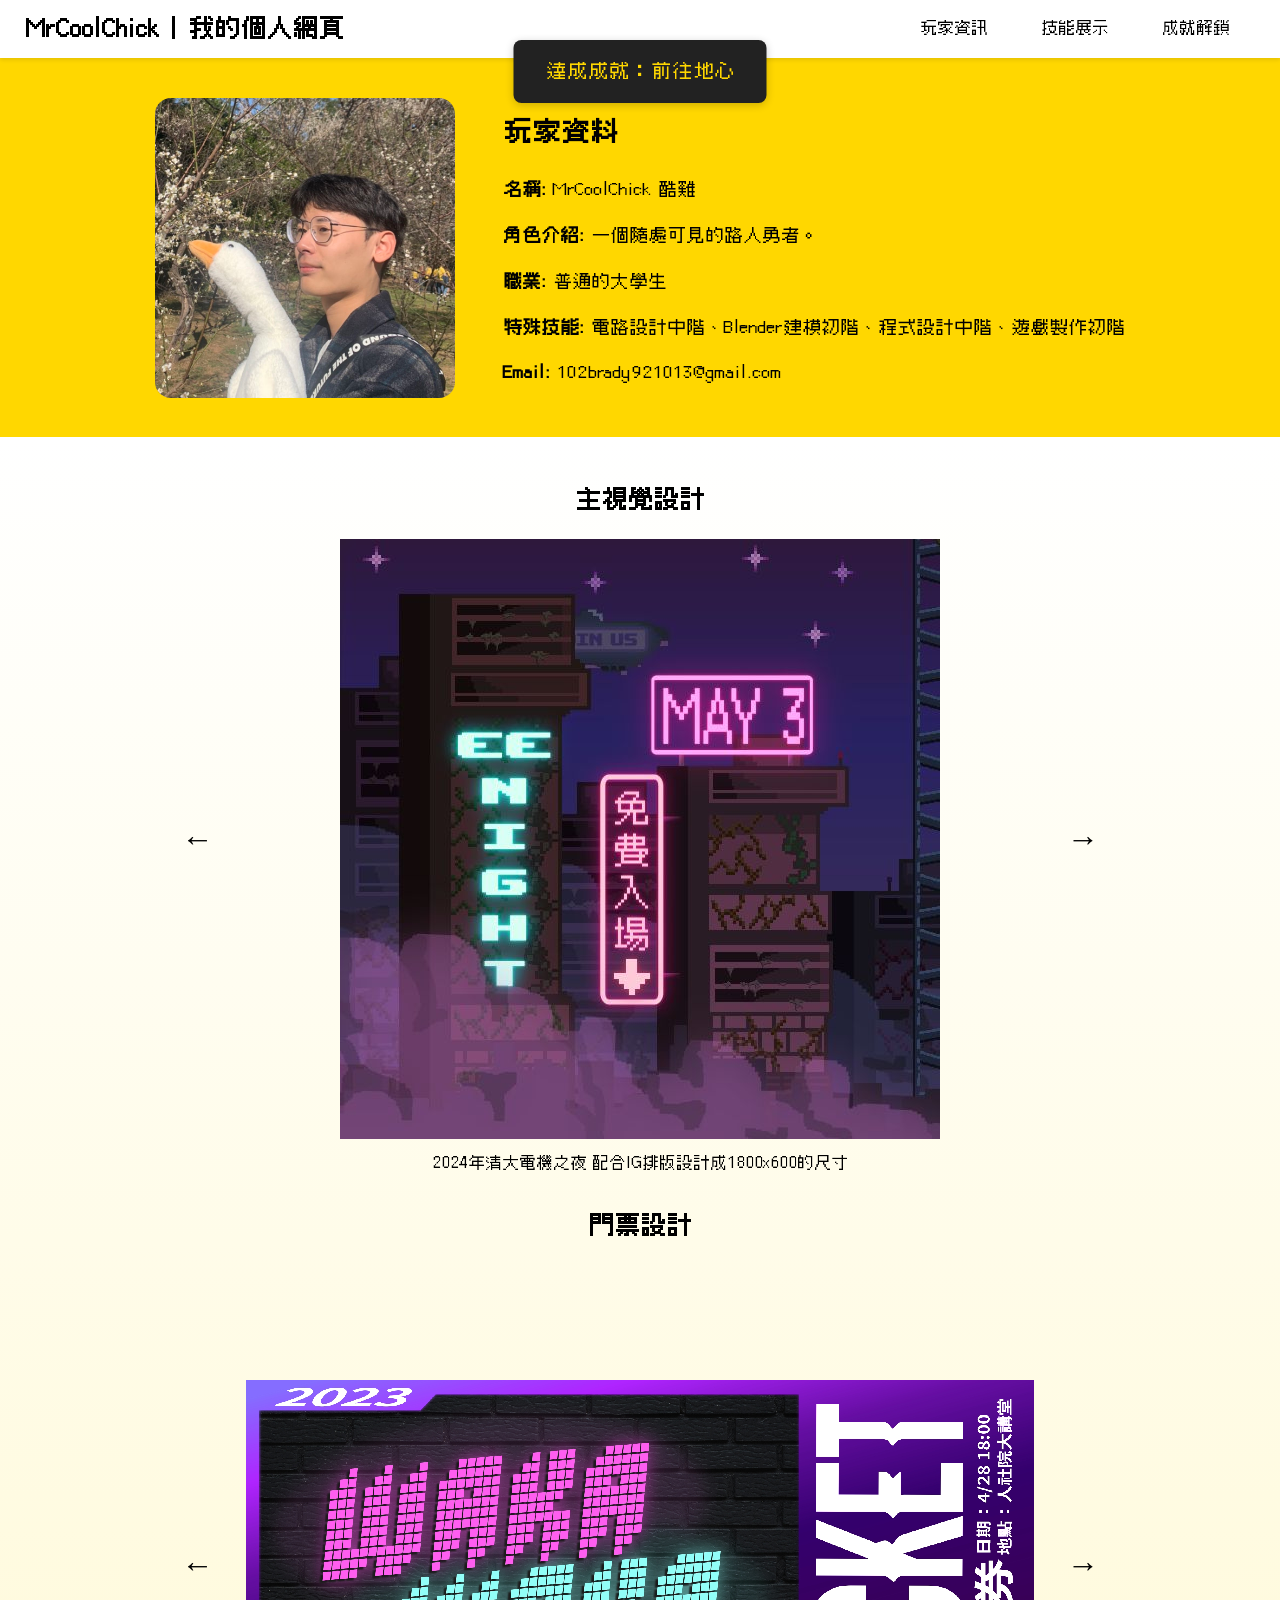
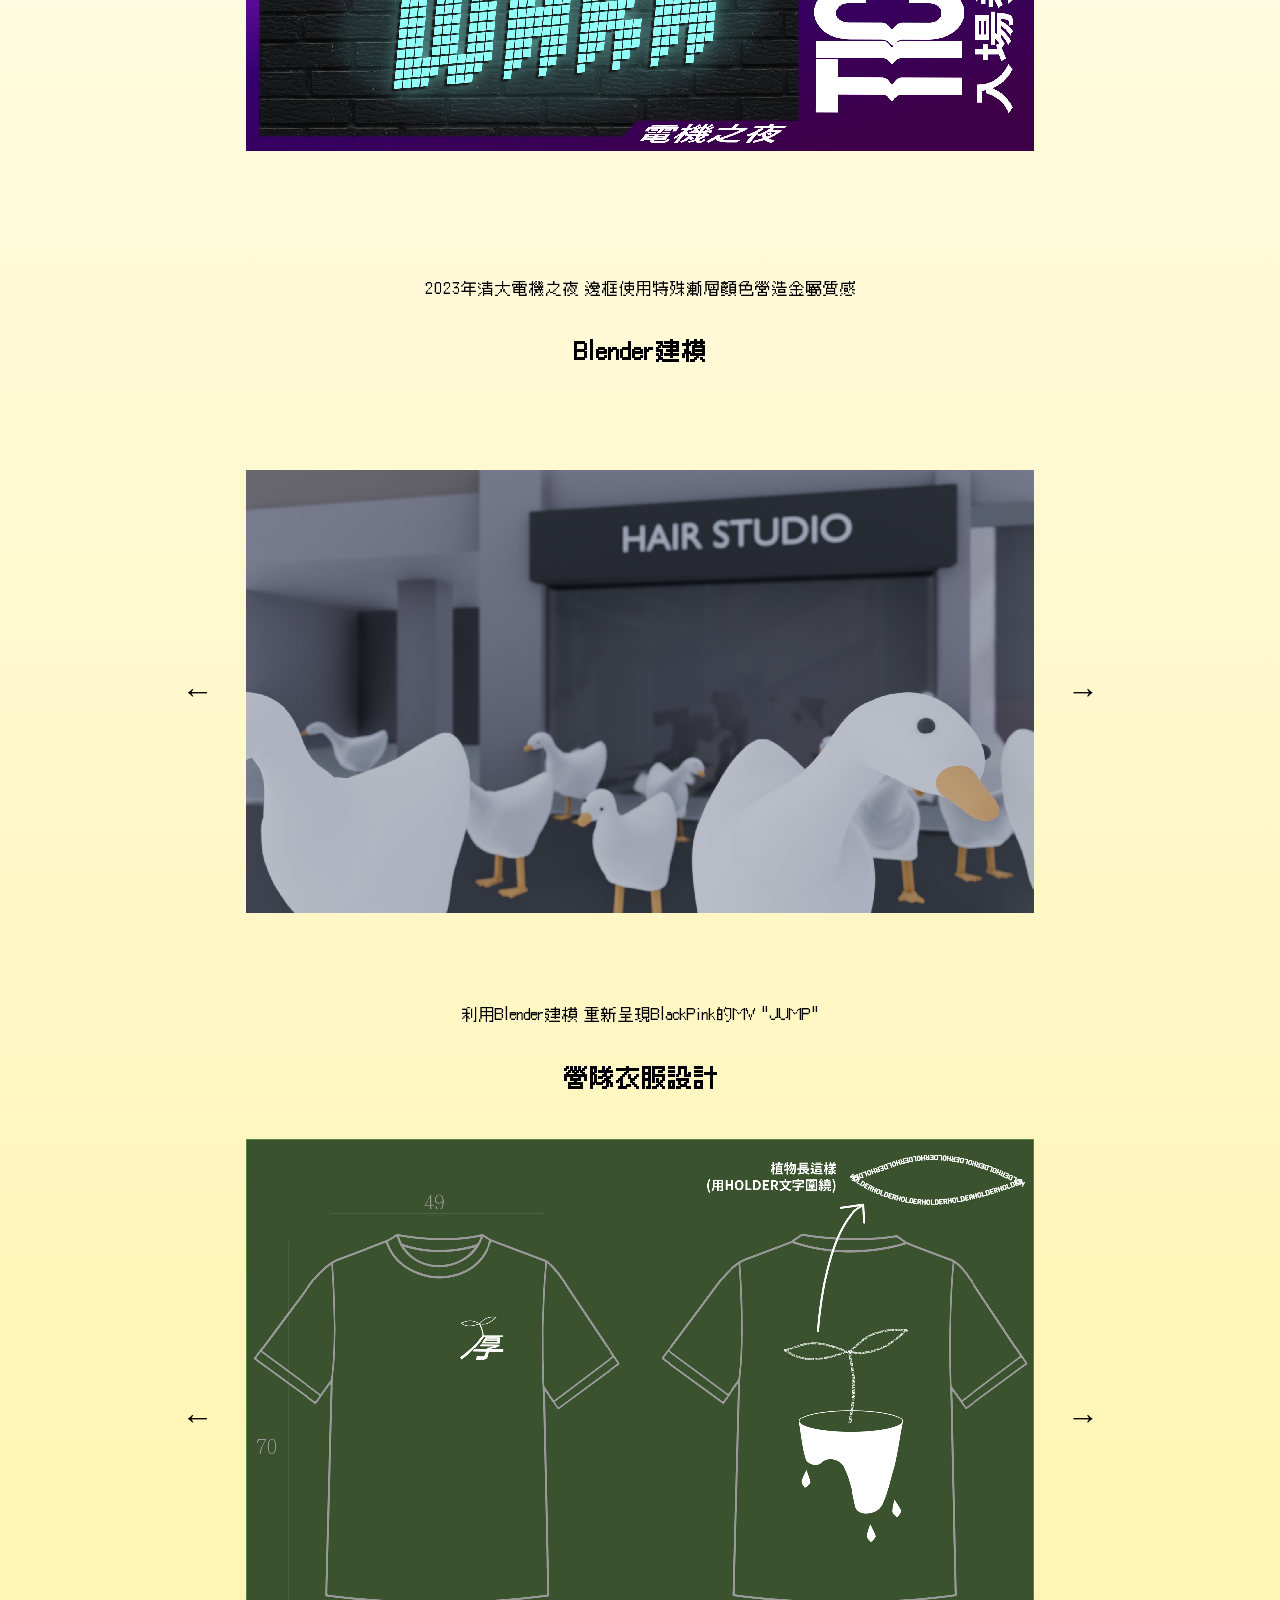
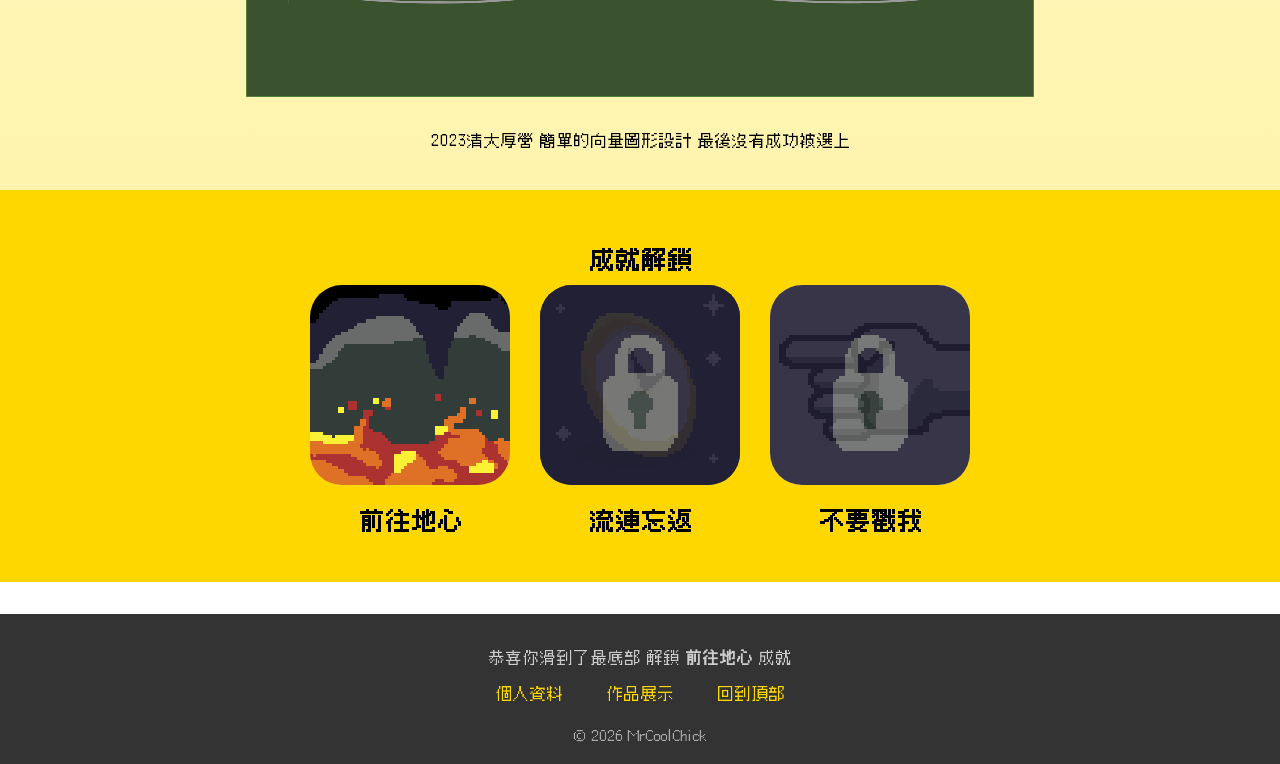
==== index.html @ 576cf507 "First Commit" ====
<!DOCTYPE html>
<html lang="zh-Hant">
<head>
  <meta charset="UTF-8">
  <meta name="viewport" content="width=device-width, initial-scale=1.0">
  <title>MrCoolChick | 我的個人網頁</title>
  <style>
    @font-face {
      font-family: 'Cubic';
      src: url('./font/Cubic_11_1.100_R.woff2') format('woff2');
      font-weight: normal;
      font-style: normal;
      font-display: swap;
    }
    body {
      font-family: 'Cubic', Arial, sans-serif;
      margin: 0;
      padding: 0;
      line-height: 1.6;
      background-color: #ffffff;
    }
    html {
      scroll-behavior: smooth;
    }
    section {
      padding: 2rem;
    }
    header {
      background: rgba(255, 255, 255, 0.85);
      color: #000000;
      padding: 10px;
      text-align: center;
      position: sticky;
      top: 0;
      z-index: 1001;
      backdrop-filter: blur(2px);
      box-shadow: 0 2px 4px rgba(0,0,0,0.1);
    }
    .header-container {
      display: flex;
      justify-content: space-between;
      align-items: center;
      max-width: auto;
      margin: 0 auto;
      padding: 0 1rem;
    }
    .header-title {
      font-size: 1.5rem;
      font-weight: bold;
      text-align: left;
    }
    .header-nav a {
      color: #000000;
      text-decoration: none;
      margin: 0 1.5rem;
      font-size: 1rem;
      transition: color 0.2s;
      text-align: right;
    }
    .header-nav a:hover {
      color: #515151;
    }
    .profile {
      background: #ffd700;
    }
    .profile-container {
      display: flex;
      align-items: center;
      justify-content: center;
      width: 80%;
      margin: 0 auto;
      gap: 1.5rem;
    }
    .profile-img {
      width: 300px;
      height: 300px;
      border-radius: 16px;
      object-fit: cover;
      margin-left: auto;
      margin-right: 1.5rem;

    }
    .profile-text {
      font-size: 1.1rem;
      margin-left: 0;
      margin-right: auto;
    }
    .works {
      background: linear-gradient(to bottom, #ffffff, #fff4ae);
      padding: 1.5rem;
      text-align: center;
    }
    /* 作品輪播樣式 */
    .carousel {
      position: relative;
      overflow: hidden;
      width: 80%;
      border-radius: 4px;
      margin: 0 auto;
      min-height: 600px;
    }
    .carousel-img {
      display: block !important;
      margin: 0 auto;
      opacity: 0;
      transition: opacity 0.5s;
      position: absolute;
      top: 0; left: 10%;
      width: 80%;
      height: 600px;
      object-fit: contain;
      border-radius: 4px;
      z-index: 1;
      pointer-events: none;
      image-rendering: pixelated;
    }
    .carousel-img.active {
      opacity: 1;
      z-index: 2;
      pointer-events: auto;
    }
    .carousel-btn {
      position: absolute;
      top: 50%;
      transform: translateY(-50%);
      width: 100px;
      height: 100px;
      background: #ffffff00;
      color: #000000;
      border: none;
      padding: 0.5rem;
      cursor: pointer;
      z-index: 10;
      font-size: 2rem;
      font-weight: bold;
      align-items: center;
      justify-content: center;
    }
    .carousel-btn.left {
      left: 0px;
    }
    .carousel-btn.right {
      right: 0px;
    }
    .carousel-desc {
      left: 10%;
      bottom: 0;
      width: 80%;
      color: #000000;
      font-size: 1rem;
      padding: 0.7rem 1rem;
      border-radius: 0 0 4px 4px;
      z-index: 3;
      margin: 0 auto;
      box-sizing: border-box;    
    }
    /* 成就解鎖區域樣式 */
    .achievement {
      background: #ffd700;
      text-align: center;
    }
    .achievement-container {
      display: flex;
      justify-content: center;
      align-items: center;
      margin: 0 auto;
      gap: 30px;
      width: 80%;
      height: 250px;
    }
    .achievement-single {
      position: relative;
      display: inline-block;
      width: 200px;
      height: 280px;
    }
    .achievement-img {
      position: absolute;
      top: 0;
      left: 0;
      z-index: 1;
      width: 200px;
      height: 200px;
      border-radius: 32px;
      object-fit: cover;
      image-rendering: pixelated;
    }
    .achievement-lock {
      position: absolute;
      top: 0;
      left: 0;
      z-index: 2;
      width: 200px;
      height: 200px;
      border-radius: 32px;
      object-fit: cover;
      image-rendering: pixelated;
      opacity: 0.9;
      transition: opacity 0.5s;
    }
    .achievement-lock.unlocked {
      opacity: 0;
      pointer-events: none;
    }
    .achievement-single p {
      position: absolute;
      left: 50%;
      bottom: 0px;
      transform: translateX(-50%);
      font-size: 1.5rem;
      font-weight: bold;
      color: #000000;
      white-space: nowrap;
    }
    /* 頁尾樣式 */
    footer {
      background: #333;
      color: #fff;
      text-align: center;
      padding: 2rem 1rem 1rem 1rem;
      margin-top: 2rem;
    }
    .footer-nav {
      margin-bottom: 1rem;
    }
    .footer-nav a {
      color: #ffd700;
      text-decoration: none;
      margin: 0 1.2rem;
      font-size: 1rem;
      transition: color 0.2s;
    }
    .footer-nav a:hover {
      color: #fff;
    }
    .footer-desc {
      margin-bottom: 0.7rem;
      color: #ccc;
      font-size: 0.98rem;
    }
  </style>
</head>
<body id="top">
  <!-- 頁首區塊 -->
  <header>
    <div class="header-container">
      <div class="header-title">MrCoolChick | 我的個人網頁</div>
      <nav class="header-nav">
        <a href="#profile">玩家資訊</a>
        <a href="#works">技能展示</a>
        <a href="#achievement">成就解鎖</a>
      </nav>
    </div>
  </header>
  
  <!-- 個人資料區域 -->
  <section class="profile" id="profile">
    <div class="profile-container"> 
      <img src="./image/pro.jpg" alt="profile image" class="profile-img">
      <div class="profile-text">
        <h2>玩家資料</h2>
        <p><strong>名稱: </strong>MrCoolChick 酷雞</p>
        <p><strong>角色介紹: </strong>一個隨處可見的路人勇者。</p>
        <p><strong>職業: </strong>普通的大學生</p>
        <p><strong>特殊技能: </strong>電路設計中階、Blender建模初階、程式設計中階、遊戲製作初階</p>
        <p><strong>Email: </strong>102brady921013@gmail.com</p>
      </div>
    </div>
  </section>

  <!-- 作品展示區域 -->
  <section class="works" id="works">
    <h2>主視覺設計</h2>
    <div class="item">
      <div class="carousel">
        <img src="./image/work_1_1.jpg" alt="work1 picture" class="carousel-img active">
        <img src="./image/work_1_2.jpg" alt="work1 picture2" class="carousel-img">
        <img src="./image/work_1_3.jpg" alt="work1 picture3" class="carousel-img">
        <img src="./image/work_1_4.jpg" alt="work1 picture4" class="carousel-img">
        <button class="carousel-btn left">&#8592;</button>
        <button class="carousel-btn right">&#8594;</button>
      </div>
      <div class="carousel-desc">2024年清大電機之夜 配合IG排版設計成1800x600的尺寸</div>
    </div>
    <h2>門票設計</h2>
    <div class="item">
      <div class="carousel">
        <img src="./image/work_2_1.jpg" alt="work2 picture" class="carousel-img active">
        <img src="./image/work_2_2.jpg" alt="work2 picture2" class="carousel-img">
        <button class="carousel-btn left">&#8592;</button>
        <button class="carousel-btn right">&#8594;</button>
      </div>
      <div class="carousel-desc">2023年清大電機之夜 邊框使用特殊漸層顏色營造金屬質感</div>
    </div>
    <h2>Blender建模</h2>
    <div class="item">
      <div class="carousel">
        <img src="./image/work_3_1.png" alt="work3 picture" class="carousel-img active">
        <img src="./image/work_3_2.png" alt="work3 picture2" class="carousel-img">
        <img src="./image/work_3_3.png" alt="work3 picture3" class="carousel-img">
        <button class="carousel-btn left">&#8592;</button>
        <button class="carousel-btn right">&#8594;</button>
      </div>
      <div class="carousel-desc">利用Blender建模 重新呈現BlackPink的MV "JUMP"</div>
    </div>
    <h2>營隊衣服設計</h2>
    <div class="item">
      <div class="carousel">
        <img src="./image/work_4_1.png" alt="work4 picture" class="carousel-img active">
        <img src="./image/work_4_2.png" alt="work4 picture2" class="carousel-img">
        <img src="./image/work_4_3.png" alt="work4 picture3" class="carousel-img">
        <img src="./image/work_4_4.png" alt="work4 picture4" class="carousel-img">
        <button class="carousel-btn left">&#8592;</button>
        <button class="carousel-btn right">&#8594;</button>
      </div>
      <div class="carousel-desc">2023清大厚營 簡單的向量圖形設計 最後沒有成功被選上</div>
    </div> 
   </section>
  <!--成就解鎖區域-->
  <section class="achievement" id="achievement">
    <h1>成就解鎖</h1>
    <div class="achievement-container">
      <div class="achievement-single">
        <img src="./image/ach_ToTheCore.png" alt="achievement image" class="achievement-img">
        <img src="./image/ach_Lock.png" alt="achievement lock" class="achievement-lock" id="lock1">
        <p><strong>前往地心</strong></p>
      </div>
      <div class="achievement-single">
        <img src="./image/ach_Clock.png" alt="achievement image" class="achievement-img">
        <img src="./image/ach_Lock.png" alt="achievement lock" class="achievement-lock" id="lock2">
        <p><strong>流連忘返</strong></p>
      </div>
      <div class="achievement-single">
        <img src="./image/ach_Finger.png" alt="achievement image" class="achievement-img">
        <img src="./image/ach_Lock.png" alt="achievement lock" class="achievement-lock" id="lock3">
        <p><strong>不要戳我</strong></p>
      </div>
    </div>
  </section>

  </section>
  <!-- 頁尾區塊 -->
  <footer>
    <div class="footer-desc">恭喜你滑到了最底部 解鎖<strong> 前往地心 </strong>成就</div>
    <div class="footer-nav">
      <a href="#profile">個人資料</a>
      <a href="#works">作品展示</a>
      <a href="#top">回到頂部</a>
    </div>
    <div style="color:#aaa;font-size:0.95rem;">
      &copy; <span id="footerYear"></span> MrCoolChick
    </div>
  </footer>

  <script>
    // 自動更新頁尾年份
    document.getElementById('footerYear').textContent = new Date().getFullYear();
    // 作品區塊圖片滑動（支援多個 carousel）
    document.querySelectorAll('.item .carousel').forEach(carousel => {
      const imgs = carousel.querySelectorAll('.carousel-img');
      const leftBtn = carousel.querySelector('.carousel-btn.left');
      const rightBtn = carousel.querySelector('.carousel-btn.right');
      let idx = 0;
      function showImg(i) {
        imgs.forEach((img, n) => img.classList.toggle('active', n === i));
      }
      leftBtn.addEventListener('click', () => {
        idx = (idx - 1 + imgs.length) % imgs.length;
        showImg(idx);
      });
      rightBtn.addEventListener('click', () => {
        idx = (idx + 1) % imgs.length;
        showImg(idx);
      });
    });
  // 成就提示函式
  function showAchievement(msg) {
    const achievement = document.createElement('div');
    achievement.textContent = msg;
    achievement.style.position = 'fixed';
    achievement.style.top = '40px';
    achievement.style.left = '50%';
    achievement.style.transform = 'translateX(-50%)';
    achievement.style.background = '#222';
    achievement.style.color = '#ffd700';
    achievement.style.padding = '1rem 2rem';
    achievement.style.borderRadius = '8px';
    achievement.style.fontSize = '1.2rem';
    achievement.style.boxShadow = '0 2px 8px rgba(0,0,0,0.2)';
    achievement.style.zIndex = '9999';
    document.body.appendChild(achievement);
    setTimeout(() => {
      achievement.remove();
    }, 3000);
  }
  // 偵測滾動到頁面底部
  let achievementShown = false;
  window.addEventListener('scroll', function() {
    if (achievementShown) return;
    if (window.innerHeight + window.scrollY >= document.body.offsetHeight - 2) {
      achievementShown = true;
      showAchievement('達成成就：前往地心');
      document.getElementById('lock1').classList.add('unlocked');
    }
  });
  // 2分鐘後解鎖成就2
  setTimeout(function() {
    // 避免重複解鎖
    if (!document.getElementById('lock2').classList.contains('unlocked')) {
      document.getElementById('lock2').classList.add('unlocked');
      showAchievement('達成成就：流連忘返');
    }
  }, 120000);
  // 點擊頭像10次解鎖成就3
  let pokeCount = 0;
  document.querySelector('.profile-img').addEventListener('click', function() {
    pokeCount++;
    if (pokeCount === 10) {
      document.getElementById('lock3').classList.add('unlocked');
      showAchievement('達成成就：不要戳我');
    }
  });
  </script>
</body>
</html>
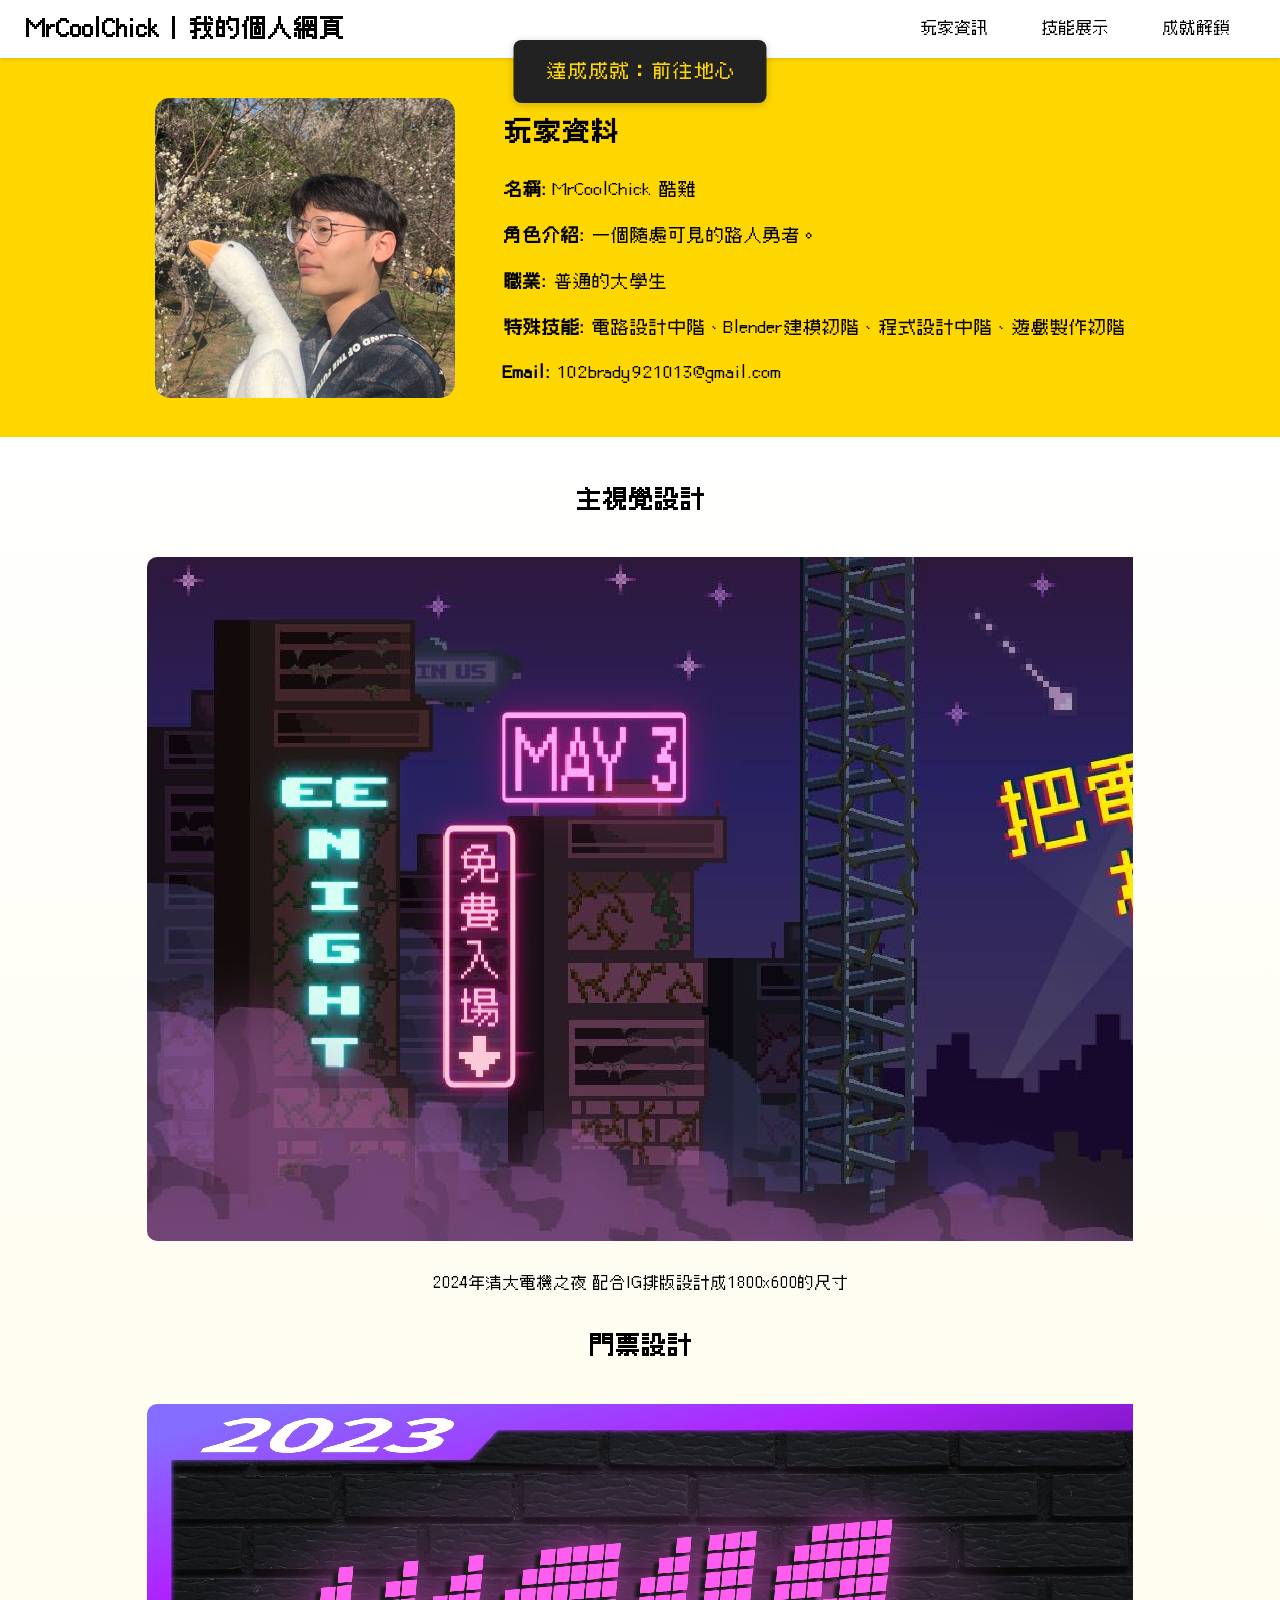
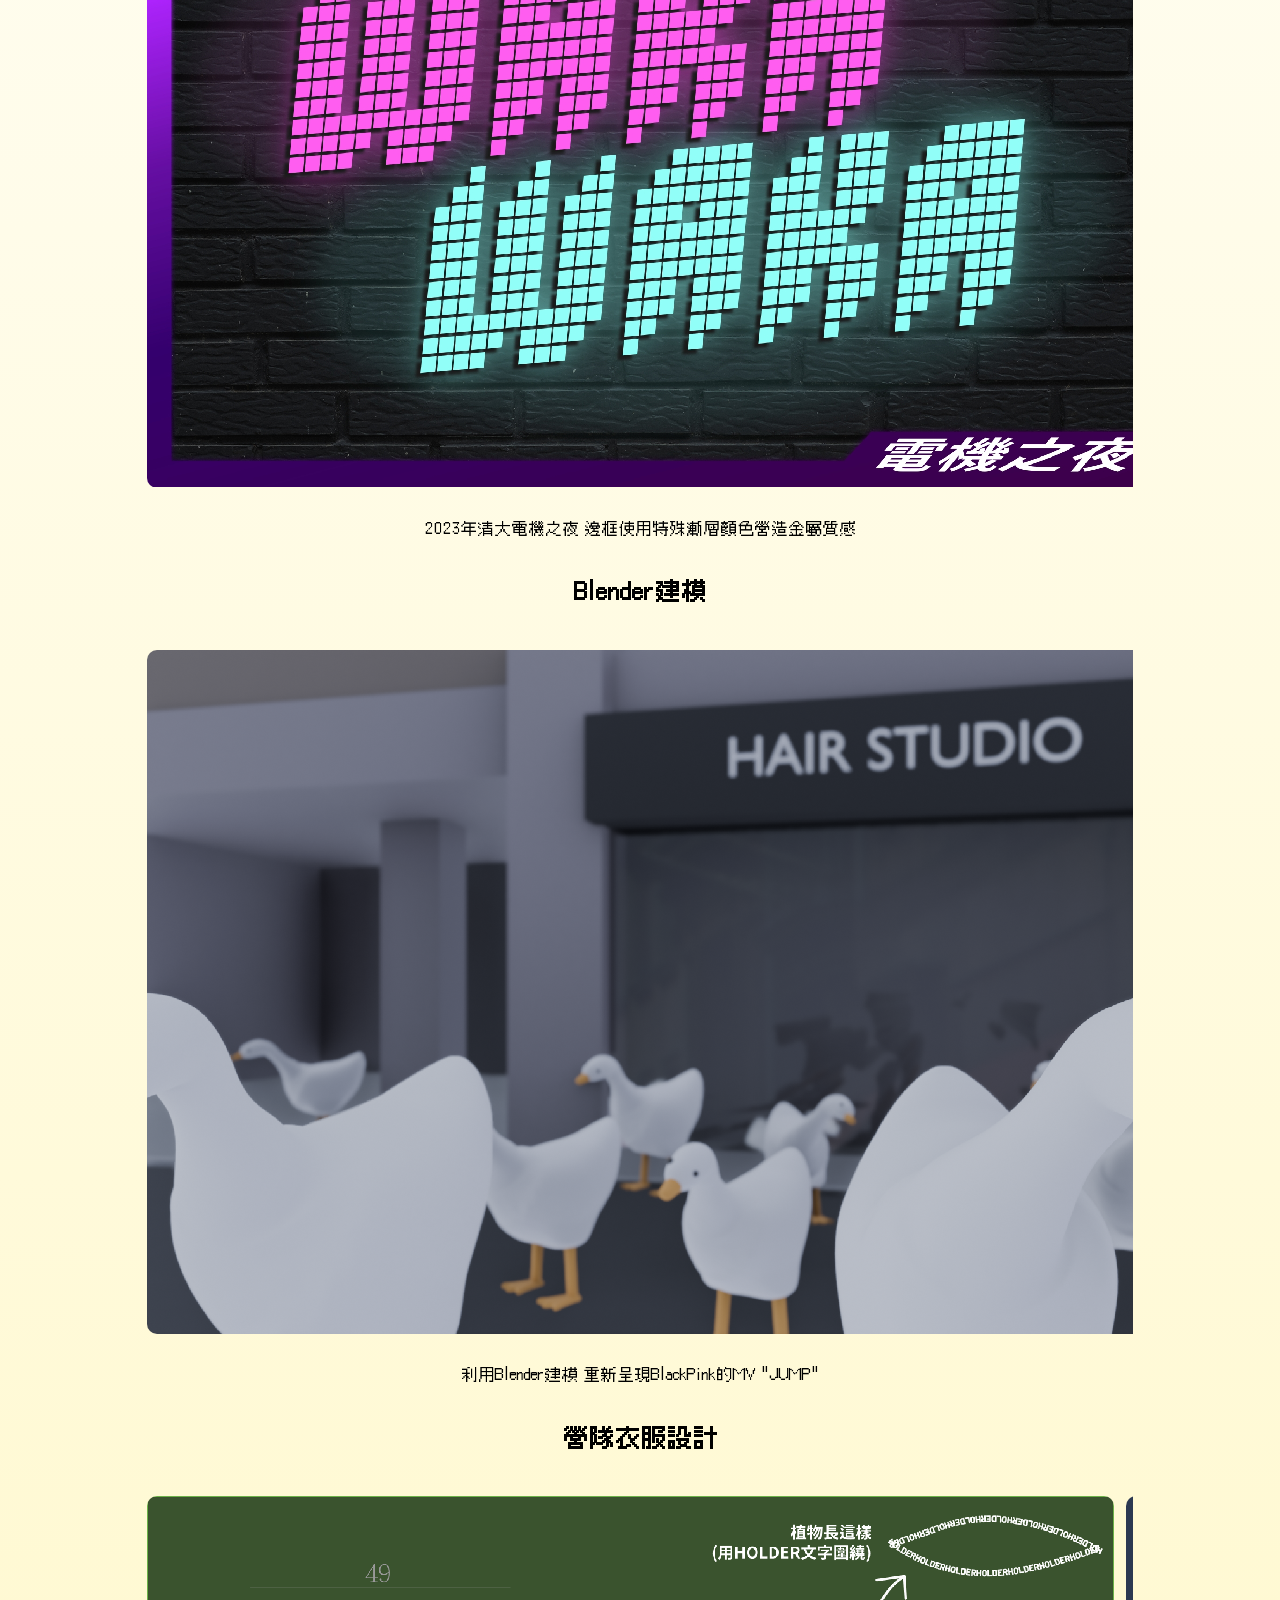
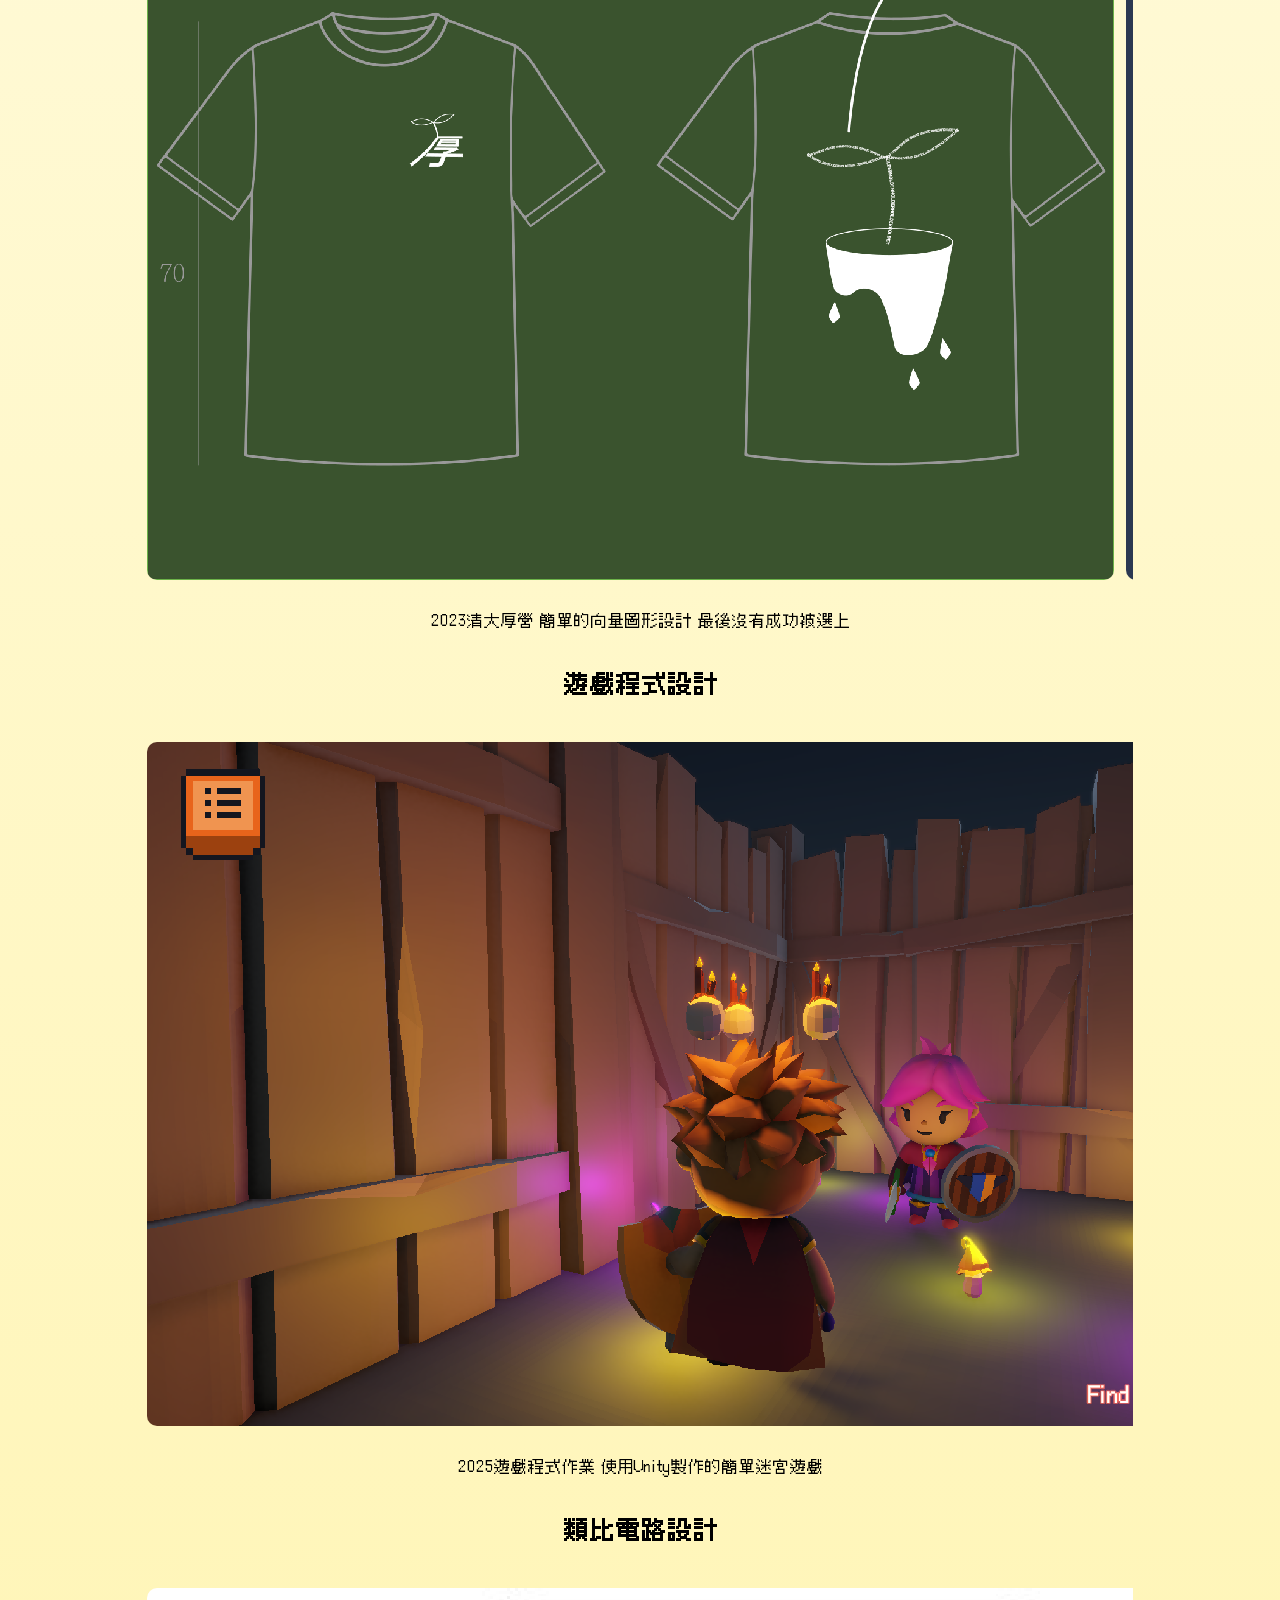
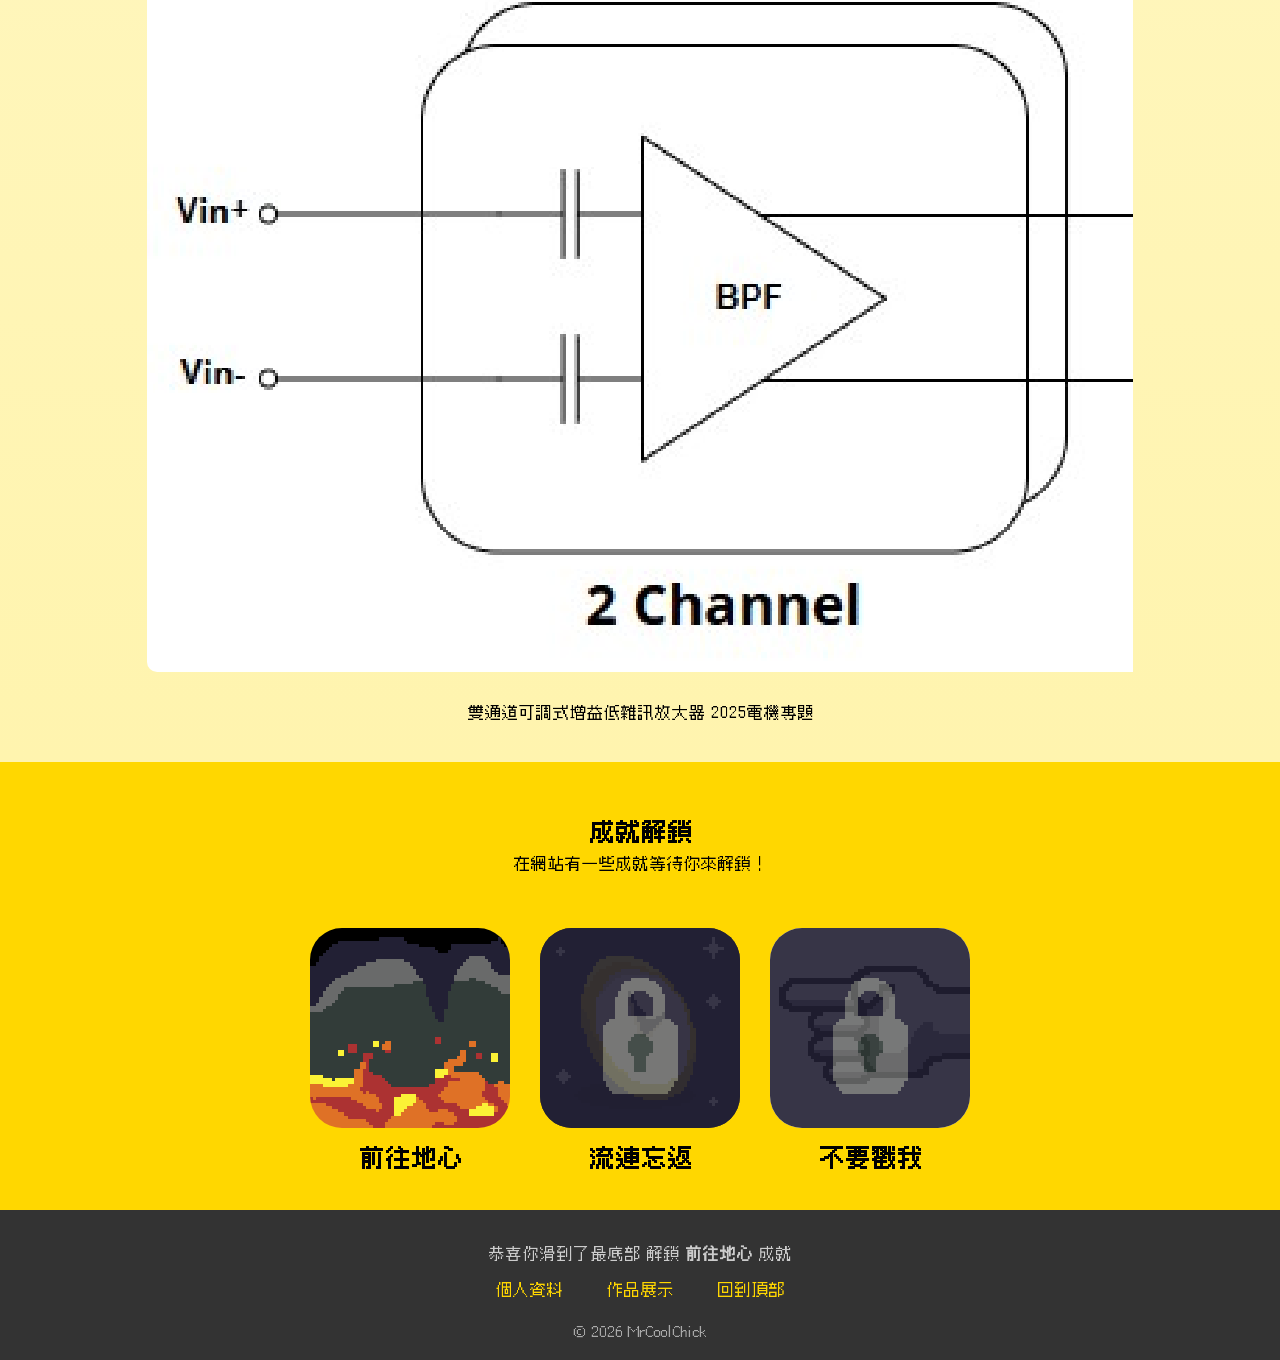
==== commit 10b75d85: "mobile update add icon add work5,6 can adaptive with mobile screen" ====
--- a/index.html
+++ b/index.html
@@ -4,6 +4,7 @@
   <meta charset="UTF-8">
   <meta name="viewport" content="width=device-width, initial-scale=1.0">
   <title>MrCoolChick | 我的個人網頁</title>
+  <link rel="icon" href="./image/LOGO.png" type="image/png">
   <style>
     @font-face {
       font-family: 'Cubic';
@@ -25,6 +26,7 @@
     section {
       padding: 2rem;
     }
+    /* 頁首樣式 */
     header {
       background: rgba(255, 255, 255, 0.85);
       color: #000000;
@@ -60,6 +62,28 @@
     .header-nav a:hover {
       color: #515151;
     }
+    .hamburger {
+      display: none;
+      flex-direction: column;
+      justify-content: center;
+      align-items: center;
+      width: 40px;
+      height: 40px;
+      background: none;
+      border: none;
+      cursor: pointer;
+      z-index: 1100;
+    }
+    .hamburger span {
+      display: block;
+      width: 28px;
+      height: 4px;
+      margin: 4px 0;
+      background: #222;
+      border-radius: 2px;
+      transition: 0.3s;
+    }
+    /* 個人資料區域樣式 */
     .profile {
       background: #ffd700;
     }
@@ -74,11 +98,10 @@
     .profile-img {
       width: 300px;
       height: 300px;
-      border-radius: 16px;
+      border-radius: 5%;
       object-fit: cover;
       margin-left: auto;
       margin-right: 1.5rem;
-
     }
     .profile-text {
       font-size: 1.1rem;
@@ -92,55 +115,32 @@
     }
     /* 作品輪播樣式 */
     .carousel {
+      display: flex;
       position: relative;
-      overflow: hidden;
-      width: 80%;
+      overflow-x: auto;
+      overflow-y: hidden;
+      width: max-content;
+      max-width: 80%;
       border-radius: 4px;
       margin: 0 auto;
       min-height: 600px;
+      height: 80vh;
+      max-height: 1000px;
+      scroll-behavior: smooth;
+      scrollbar-width: thin;
+      scrollbar-color: #000000 transparent;
+      justify-content: flex-start;
+      align-items: center;
+      padding-bottom: 0;
     }
     .carousel-img {
-      display: block !important;
-      margin: 0 auto;
-      opacity: 0;
-      transition: opacity 0.5s;
-      position: absolute;
-      top: 0; left: 10%;
-      width: 80%;
-      height: 600px;
+      height: 95%;
+      width: auto;
       object-fit: contain;
-      border-radius: 4px;
-      z-index: 1;
-      pointer-events: none;
+      border-radius: 10px;
+      margin-right: 12px;
+      flex: 0 0 auto;
       image-rendering: pixelated;
-    }
-    .carousel-img.active {
-      opacity: 1;
-      z-index: 2;
-      pointer-events: auto;
-    }
-    .carousel-btn {
-      position: absolute;
-      top: 50%;
-      transform: translateY(-50%);
-      width: 100px;
-      height: 100px;
-      background: #ffffff00;
-      color: #000000;
-      border: none;
-      padding: 0.5rem;
-      cursor: pointer;
-      z-index: 10;
-      font-size: 2rem;
-      font-weight: bold;
-      align-items: center;
-      justify-content: center;
-    }
-    .carousel-btn.left {
-      left: 0px;
-    }
-    .carousel-btn.right {
-      right: 0px;
     }
     .carousel-desc {
       left: 10%;
@@ -161,18 +161,25 @@
     }
     .achievement-container {
       display: flex;
-      justify-content: center;
-      align-items: center;
-      margin: 0 auto;
+      flex-direction: row;
       gap: 30px;
-      width: 80%;
+      margin: 0 auto;
+      width: max-content;
+      max-width: 100%;
       height: 250px;
+      overflow-x: auto;
+      overflow-y: hidden;
+      scroll-behavior: smooth;
+      scrollbar-width: thin;
+      scrollbar-color: #000000 transparent;
+      justify-content: flex-start;
+      align-items: center;
     }
     .achievement-single {
       position: relative;
-      display: inline-block;
       width: 200px;
-      height: 280px;
+      height: 250px;
+      flex-shrink: 0;  
     }
     .achievement-img {
       position: absolute;
@@ -191,7 +198,7 @@
       left: 0;
       z-index: 2;
       width: 200px;
-      height: 200px;
+      height: 80%;
       border-radius: 32px;
       object-fit: cover;
       image-rendering: pixelated;
@@ -204,9 +211,12 @@
     }
     .achievement-single p {
       position: absolute;
-      left: 50%;
-      bottom: 0px;
-      transform: translateX(-50%);
+      left: 0;
+      right: 0;
+      bottom: 0;
+      margin: 0 auto;
+      width: 100%;
+      text-align: center;
       font-size: 1.5rem;
       font-weight: bold;
       color: #000000;
@@ -218,7 +228,6 @@
       color: #fff;
       text-align: center;
       padding: 2rem 1rem 1rem 1rem;
-      margin-top: 2rem;
     }
     .footer-nav {
       margin-bottom: 1rem;
@@ -238,6 +247,52 @@
       color: #ccc;
       font-size: 0.98rem;
     }
+    @media (max-width: 768px) {
+    .header-nav {
+      display: none;
+      position: absolute;
+      top: 60px;
+      right: 16px;
+      background: #fff;
+      box-shadow: 0 2px 8px rgba(0,0,0,0.15);
+      border-radius: 8px;
+      flex-direction: column;
+      padding: 1rem 1.5rem;
+      z-index: 1002;
+    }
+    .header-nav.active {
+      display: flex;
+    }
+    .header-nav a {
+    margin: 0.8rem 0; 
+    padding: 1rem 0;
+    font-size: 1.2rem;
+    text-align: center;
+    }
+    .hamburger {
+      display: flex;
+    }
+    .profile-container {
+      display: flex;
+      flex-direction: column;
+      align-items: center;
+      justify-content: center;
+      width: 80%;
+      margin: 0 auto;
+      gap: 1.5rem;
+    }
+    .profile-img {
+      width: 300px;
+      height: 300px;
+      border-radius: 5%;
+      object-fit: cover;
+      margin: auto;
+    }
+    .carousel {
+      max-width: 100%;
+      height: 50vh;
+    }
+  }
   </style>
 </head>
 <body id="top">
@@ -250,6 +305,9 @@
         <a href="#works">技能展示</a>
         <a href="#achievement">成就解鎖</a>
       </nav>
+      <button class="hamburger" aria-label="開啟選單">
+        <span></span><span></span><span></span>
+      </button>
     </div>
   </header>
   
@@ -270,55 +328,57 @@
 
   <!-- 作品展示區域 -->
   <section class="works" id="works">
+
     <h2>主視覺設計</h2>
-    <div class="item">
-      <div class="carousel">
-        <img src="./image/work_1_1.jpg" alt="work1 picture" class="carousel-img active">
-        <img src="./image/work_1_2.jpg" alt="work1 picture2" class="carousel-img">
-        <img src="./image/work_1_3.jpg" alt="work1 picture3" class="carousel-img">
-        <img src="./image/work_1_4.jpg" alt="work1 picture4" class="carousel-img">
-        <button class="carousel-btn left">&#8592;</button>
-        <button class="carousel-btn right">&#8594;</button>
-      </div>
-      <div class="carousel-desc">2024年清大電機之夜 配合IG排版設計成1800x600的尺寸</div>
-    </div>
+    <div class="carousel">
+      <img src="./image/work_1_4.jpg" alt="work1 picture4" class="carousel-img">
+    </div>
+    <div class="carousel-desc">2024年清大電機之夜 配合IG排版設計成1800x600的尺寸</div>
+
     <h2>門票設計</h2>
-    <div class="item">
-      <div class="carousel">
-        <img src="./image/work_2_1.jpg" alt="work2 picture" class="carousel-img active">
-        <img src="./image/work_2_2.jpg" alt="work2 picture2" class="carousel-img">
-        <button class="carousel-btn left">&#8592;</button>
-        <button class="carousel-btn right">&#8594;</button>
-      </div>
-      <div class="carousel-desc">2023年清大電機之夜 邊框使用特殊漸層顏色營造金屬質感</div>
-    </div>
+    <div class="carousel">
+      <img src="./image/work_2_1.jpg" alt="work2 picture1" class="carousel-img">
+      <img src="./image/work_2_2.jpg" alt="work2 picture2" class="carousel-img">
+    </div>
+    <div class="carousel-desc">2023年清大電機之夜 邊框使用特殊漸層顏色營造金屬質感</div>
+
     <h2>Blender建模</h2>
-    <div class="item">
-      <div class="carousel">
-        <img src="./image/work_3_1.png" alt="work3 picture" class="carousel-img active">
-        <img src="./image/work_3_2.png" alt="work3 picture2" class="carousel-img">
-        <img src="./image/work_3_3.png" alt="work3 picture3" class="carousel-img">
-        <button class="carousel-btn left">&#8592;</button>
-        <button class="carousel-btn right">&#8594;</button>
-      </div>
-      <div class="carousel-desc">利用Blender建模 重新呈現BlackPink的MV "JUMP"</div>
-    </div>
+    <div class="carousel">
+      <img src="./image/work_3_1.png" alt="work3 picture1" class="carousel-img">
+      <img src="./image/work_3_2.png" alt="work3 picture2" class="carousel-img">
+      <img src="./image/work_3_3.png" alt="work3 picture3" class="carousel-img">
+    </div>
+    <div class="carousel-desc">利用Blender建模 重新呈現BlackPink的MV "JUMP"</div>
+
     <h2>營隊衣服設計</h2>
-    <div class="item">
-      <div class="carousel">
-        <img src="./image/work_4_1.png" alt="work4 picture" class="carousel-img active">
-        <img src="./image/work_4_2.png" alt="work4 picture2" class="carousel-img">
-        <img src="./image/work_4_3.png" alt="work4 picture3" class="carousel-img">
-        <img src="./image/work_4_4.png" alt="work4 picture4" class="carousel-img">
-        <button class="carousel-btn left">&#8592;</button>
-        <button class="carousel-btn right">&#8594;</button>
-      </div>
-      <div class="carousel-desc">2023清大厚營 簡單的向量圖形設計 最後沒有成功被選上</div>
-    </div> 
-   </section>
+    <div class="carousel">
+      <img src="./image/work_4_1.png" alt="work4 picture1" class="carousel-img">
+      <img src="./image/work_4_2.png" alt="work4 picture2" class="carousel-img">
+      <img src="./image/work_4_3.png" alt="work4 picture3" class="carousel-img">
+      <img src="./image/work_4_4.png" alt="work4 picture4" class="carousel-img">
+    </div>
+    <div class="carousel-desc">2023清大厚營 簡單的向量圖形設計 最後沒有成功被選上</div>
+
+    <h2>遊戲程式設計</h2>
+    <div class="carousel">
+      <img src="./image/work_5_2.png" alt="work5 picture2" class="carousel-img">
+      <img src="./image/work_5_3.png" alt="work5 picture3" class="carousel-img">
+      <img src="./image/work_5_4.png" alt="work5 picture4" class="carousel-img">
+      <img src="./image/work_5_1.png" alt="work5 picture1" class="carousel-img">
+    </div>
+    <div class="carousel-desc">2025遊戲程式作業 使用Unity製作的簡單迷宮遊戲</div>
+
+    <h2>類比電路設計</h2>
+    <div class="carousel">
+      <img src="./image/work_6_1.jpg" alt="work6 picture1" class="carousel-img">
+      <img src="./image/work_6_2.jpg" alt="work6 picture2" class="carousel-img">
+    </div>
+    <div class="carousel-desc">雙通道可調式增益低雜訊放大器 2025電機專題</div>
+  </section>
   <!--成就解鎖區域-->
   <section class="achievement" id="achievement">
-    <h1>成就解鎖</h1>
+    <h1 style="margin-bottom: 0;">成就解鎖</h1>
+    <p style="margin-top: 0; margin-bottom: 50px;">在網站有一些成就等待你來解鎖！</p>
     <div class="achievement-container">
       <div class="achievement-single">
         <img src="./image/ach_ToTheCore.png" alt="achievement image" class="achievement-img">
@@ -355,71 +415,57 @@
   <script>
     // 自動更新頁尾年份
     document.getElementById('footerYear').textContent = new Date().getFullYear();
-    // 作品區塊圖片滑動（支援多個 carousel）
-    document.querySelectorAll('.item .carousel').forEach(carousel => {
-      const imgs = carousel.querySelectorAll('.carousel-img');
-      const leftBtn = carousel.querySelector('.carousel-btn.left');
-      const rightBtn = carousel.querySelector('.carousel-btn.right');
-      let idx = 0;
-      function showImg(i) {
-        imgs.forEach((img, n) => img.classList.toggle('active', n === i));
+    // 成就提示函式
+    function showAchievement(msg) {
+      const achievement = document.createElement('div');
+      achievement.textContent = msg;
+      achievement.style.position = 'fixed';
+      achievement.style.top = '40px';
+      achievement.style.left = '50%';
+      achievement.style.transform = 'translateX(-50%)';
+      achievement.style.background = '#222';
+      achievement.style.color = '#ffd700';
+      achievement.style.padding = '1rem 2rem';
+      achievement.style.borderRadius = '8px';
+      achievement.style.fontSize = '1.2rem';
+      achievement.style.boxShadow = '0 2px 8px rgba(0,0,0,0.2)';
+      achievement.style.zIndex = '9999';
+      document.body.appendChild(achievement);
+      setTimeout(() => {
+        achievement.remove();
+      }, 3000);
+    }
+    // 偵測滾動到頁面底部
+    let achievementShown = false;
+    window.addEventListener('scroll', function() {
+      if (achievementShown) return;
+      if (window.innerHeight + window.scrollY >= document.body.offsetHeight - 2) {
+        achievementShown = true;
+        showAchievement('達成成就：前往地心');
+        document.getElementById('lock1').classList.add('unlocked');
       }
-      leftBtn.addEventListener('click', () => {
-        idx = (idx - 1 + imgs.length) % imgs.length;
-        showImg(idx);
-      });
-      rightBtn.addEventListener('click', () => {
-        idx = (idx + 1) % imgs.length;
-        showImg(idx);
-      });
     });
-  // 成就提示函式
-  function showAchievement(msg) {
-    const achievement = document.createElement('div');
-    achievement.textContent = msg;
-    achievement.style.position = 'fixed';
-    achievement.style.top = '40px';
-    achievement.style.left = '50%';
-    achievement.style.transform = 'translateX(-50%)';
-    achievement.style.background = '#222';
-    achievement.style.color = '#ffd700';
-    achievement.style.padding = '1rem 2rem';
-    achievement.style.borderRadius = '8px';
-    achievement.style.fontSize = '1.2rem';
-    achievement.style.boxShadow = '0 2px 8px rgba(0,0,0,0.2)';
-    achievement.style.zIndex = '9999';
-    document.body.appendChild(achievement);
-    setTimeout(() => {
-      achievement.remove();
-    }, 3000);
-  }
-  // 偵測滾動到頁面底部
-  let achievementShown = false;
-  window.addEventListener('scroll', function() {
-    if (achievementShown) return;
-    if (window.innerHeight + window.scrollY >= document.body.offsetHeight - 2) {
-      achievementShown = true;
-      showAchievement('達成成就：前往地心');
-      document.getElementById('lock1').classList.add('unlocked');
-    }
-  });
-  // 2分鐘後解鎖成就2
-  setTimeout(function() {
-    // 避免重複解鎖
-    if (!document.getElementById('lock2').classList.contains('unlocked')) {
-      document.getElementById('lock2').classList.add('unlocked');
-      showAchievement('達成成就：流連忘返');
-    }
-  }, 120000);
-  // 點擊頭像10次解鎖成就3
-  let pokeCount = 0;
-  document.querySelector('.profile-img').addEventListener('click', function() {
-    pokeCount++;
-    if (pokeCount === 10) {
-      document.getElementById('lock3').classList.add('unlocked');
-      showAchievement('達成成就：不要戳我');
-    }
-  });
+    // 2分鐘後解鎖成就2
+    setTimeout(function() {
+      // 避免重複解鎖
+      if (!document.getElementById('lock2').classList.contains('unlocked')) {
+        document.getElementById('lock2').classList.add('unlocked');
+        showAchievement('達成成就：流連忘返');
+      }
+    }, 120000);
+    // 點擊頭像10次解鎖成就3
+    let pokeCount = 0;
+    document.querySelector('.profile-img').addEventListener('click', function() {
+      pokeCount++;
+      if (pokeCount === 10) {
+        document.getElementById('lock3').classList.add('unlocked');
+        showAchievement('達成成就：不要戳我');
+      }
+    });
+    // 漢堡選單切換
+    document.querySelector('.hamburger').addEventListener('click', function() {
+      document.querySelector('.header-nav').classList.toggle('active');
+    });
   </script>
 </body>
 </html>
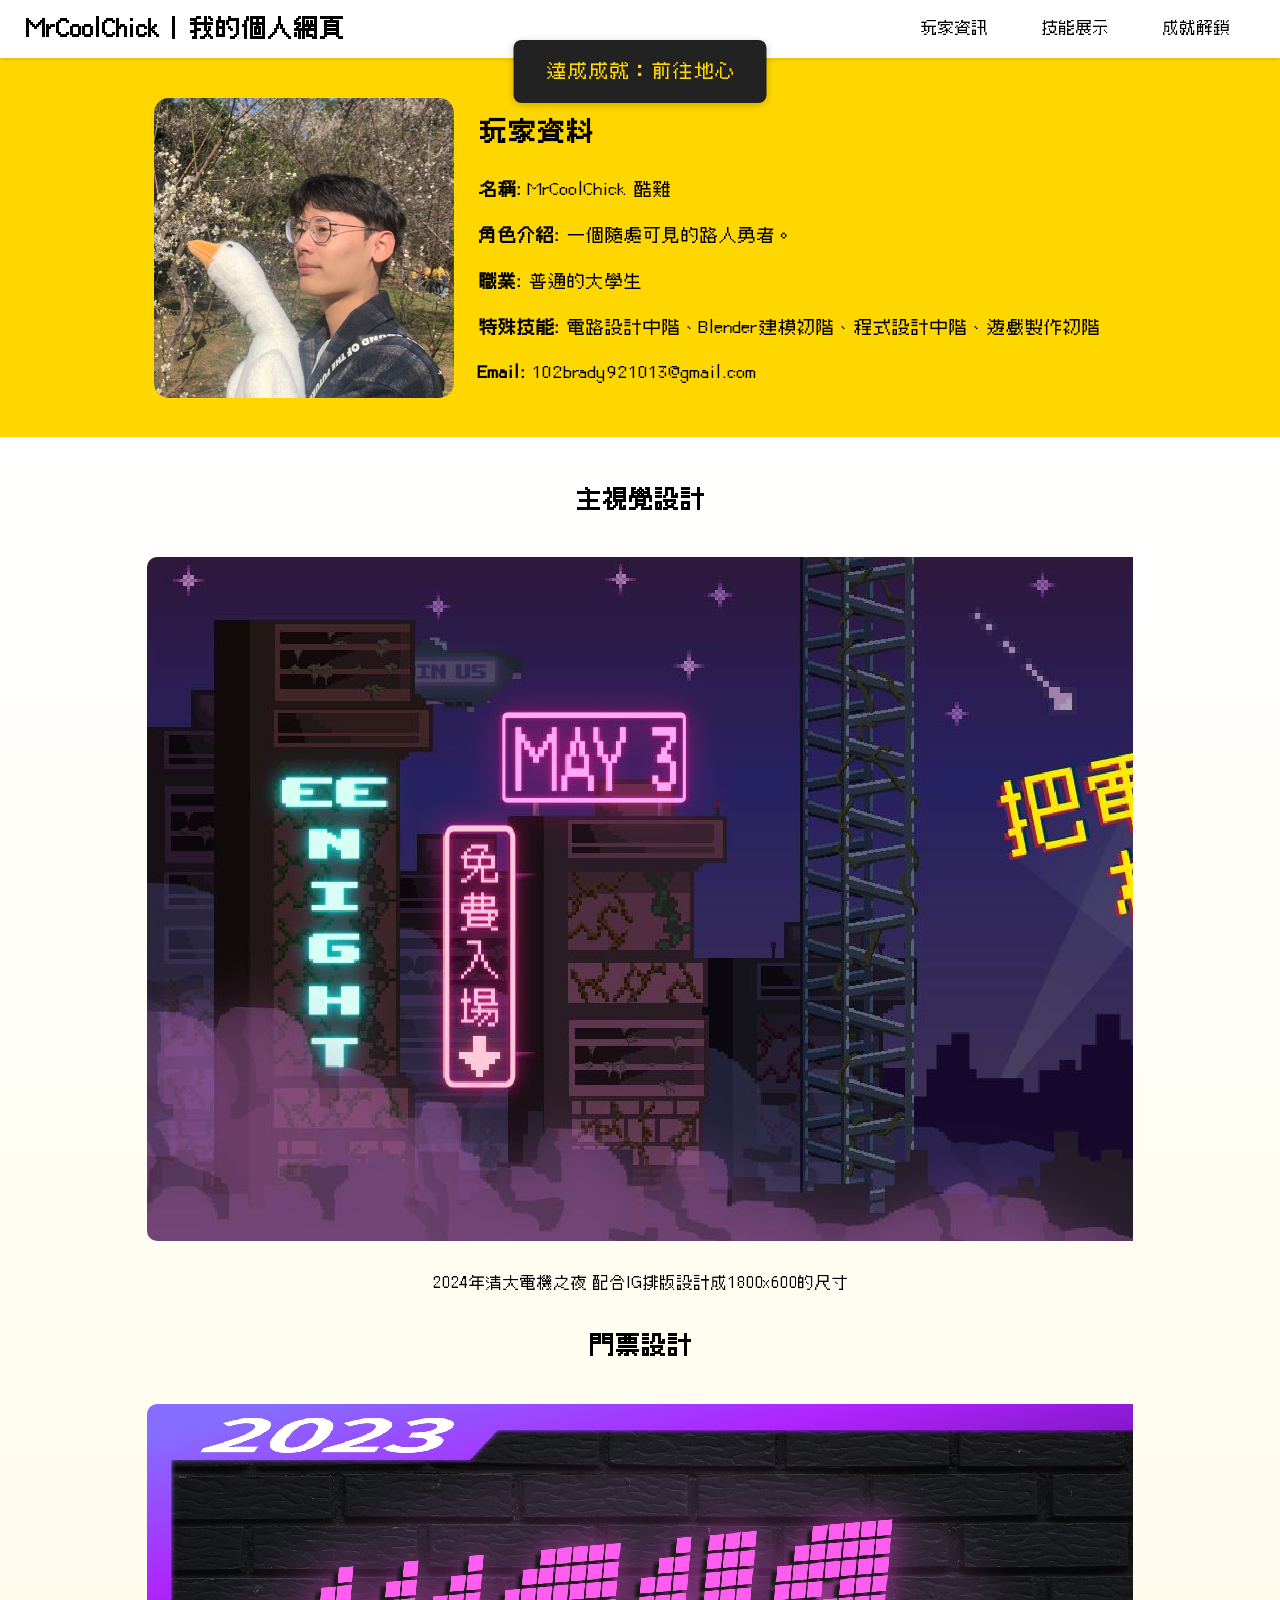
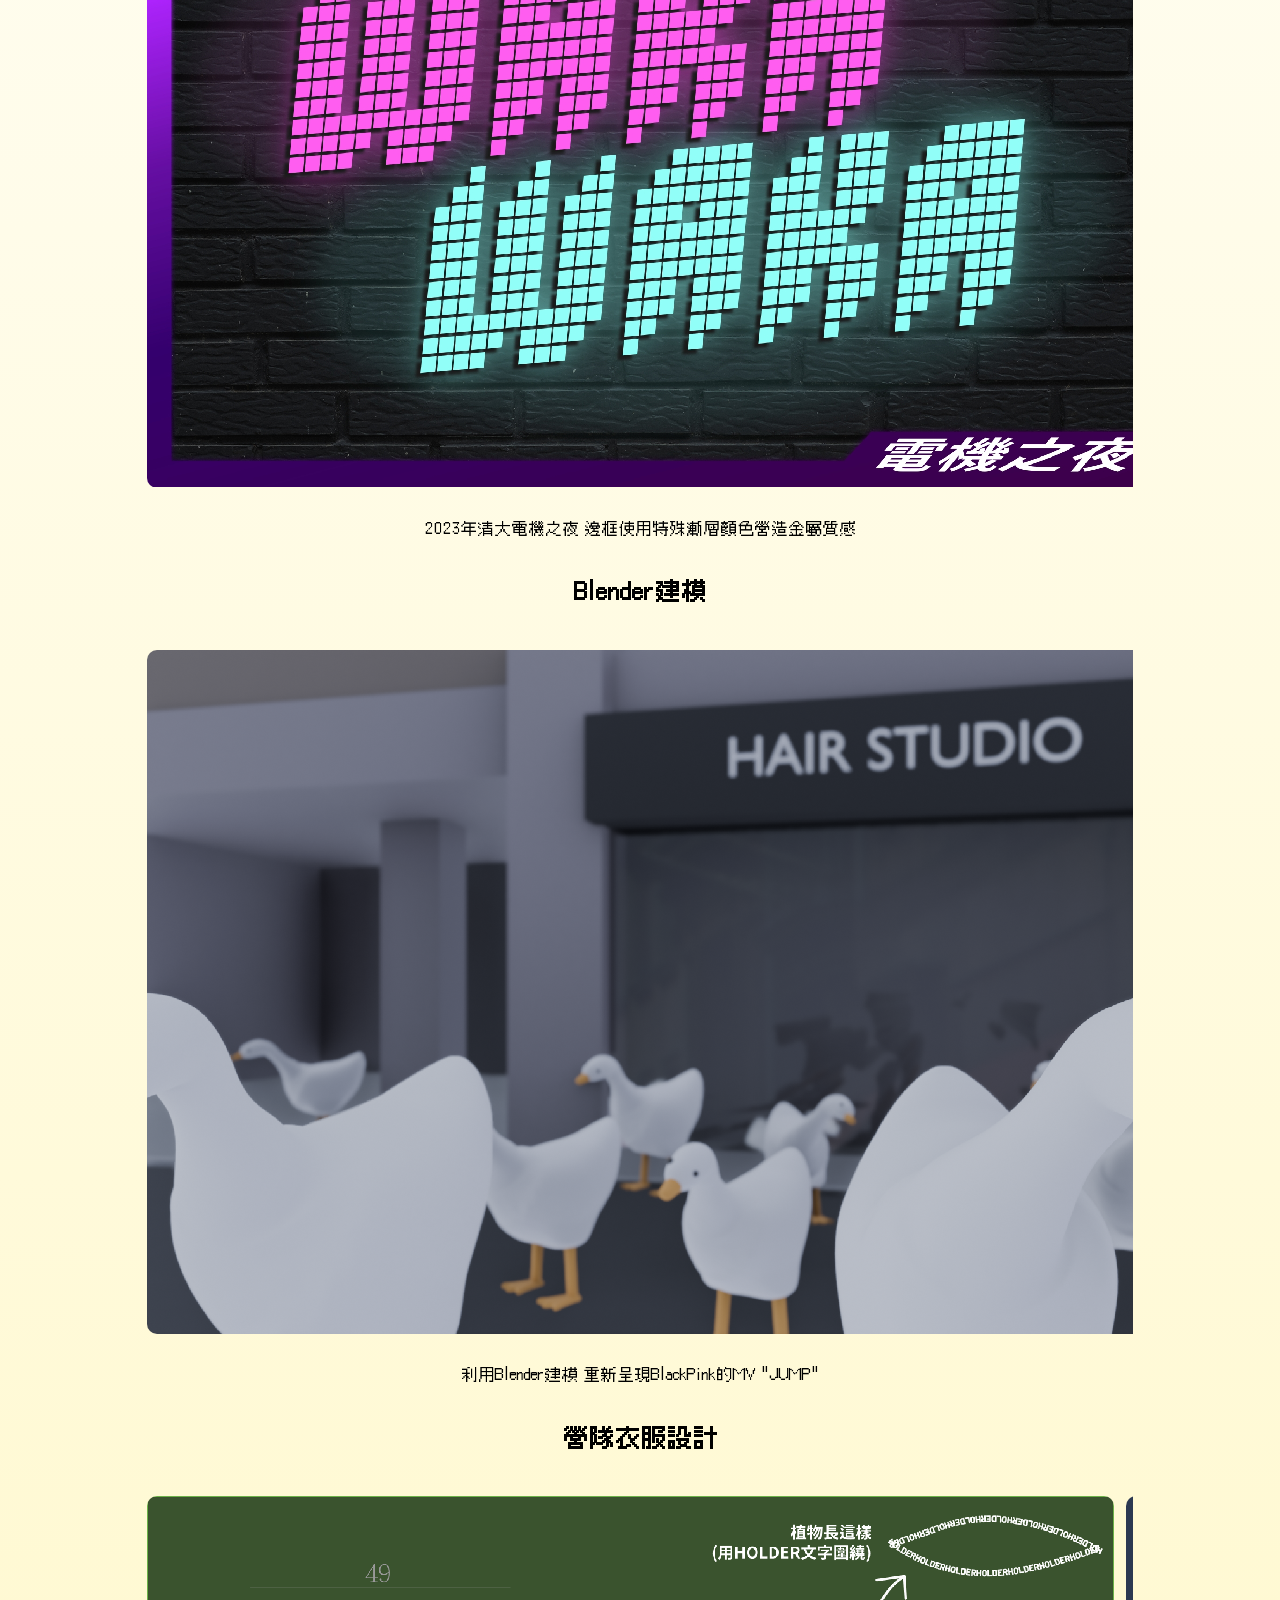
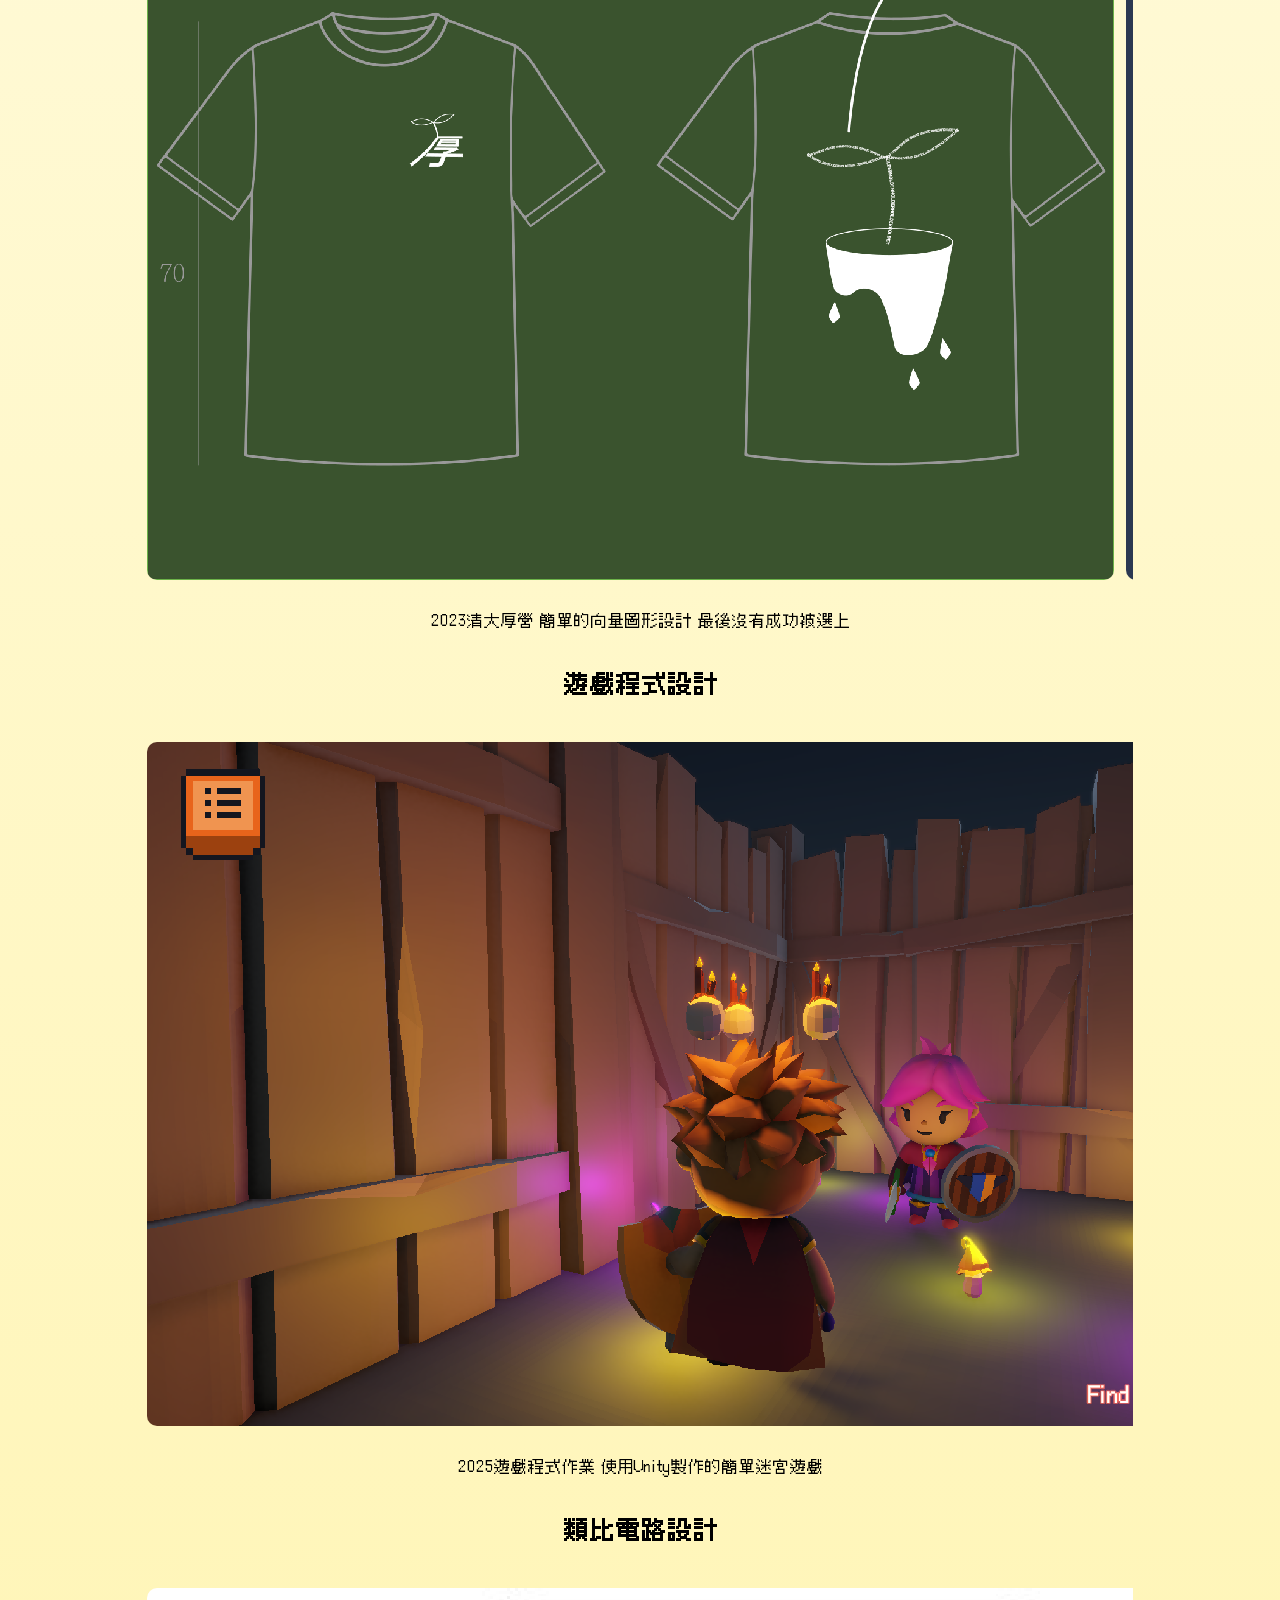
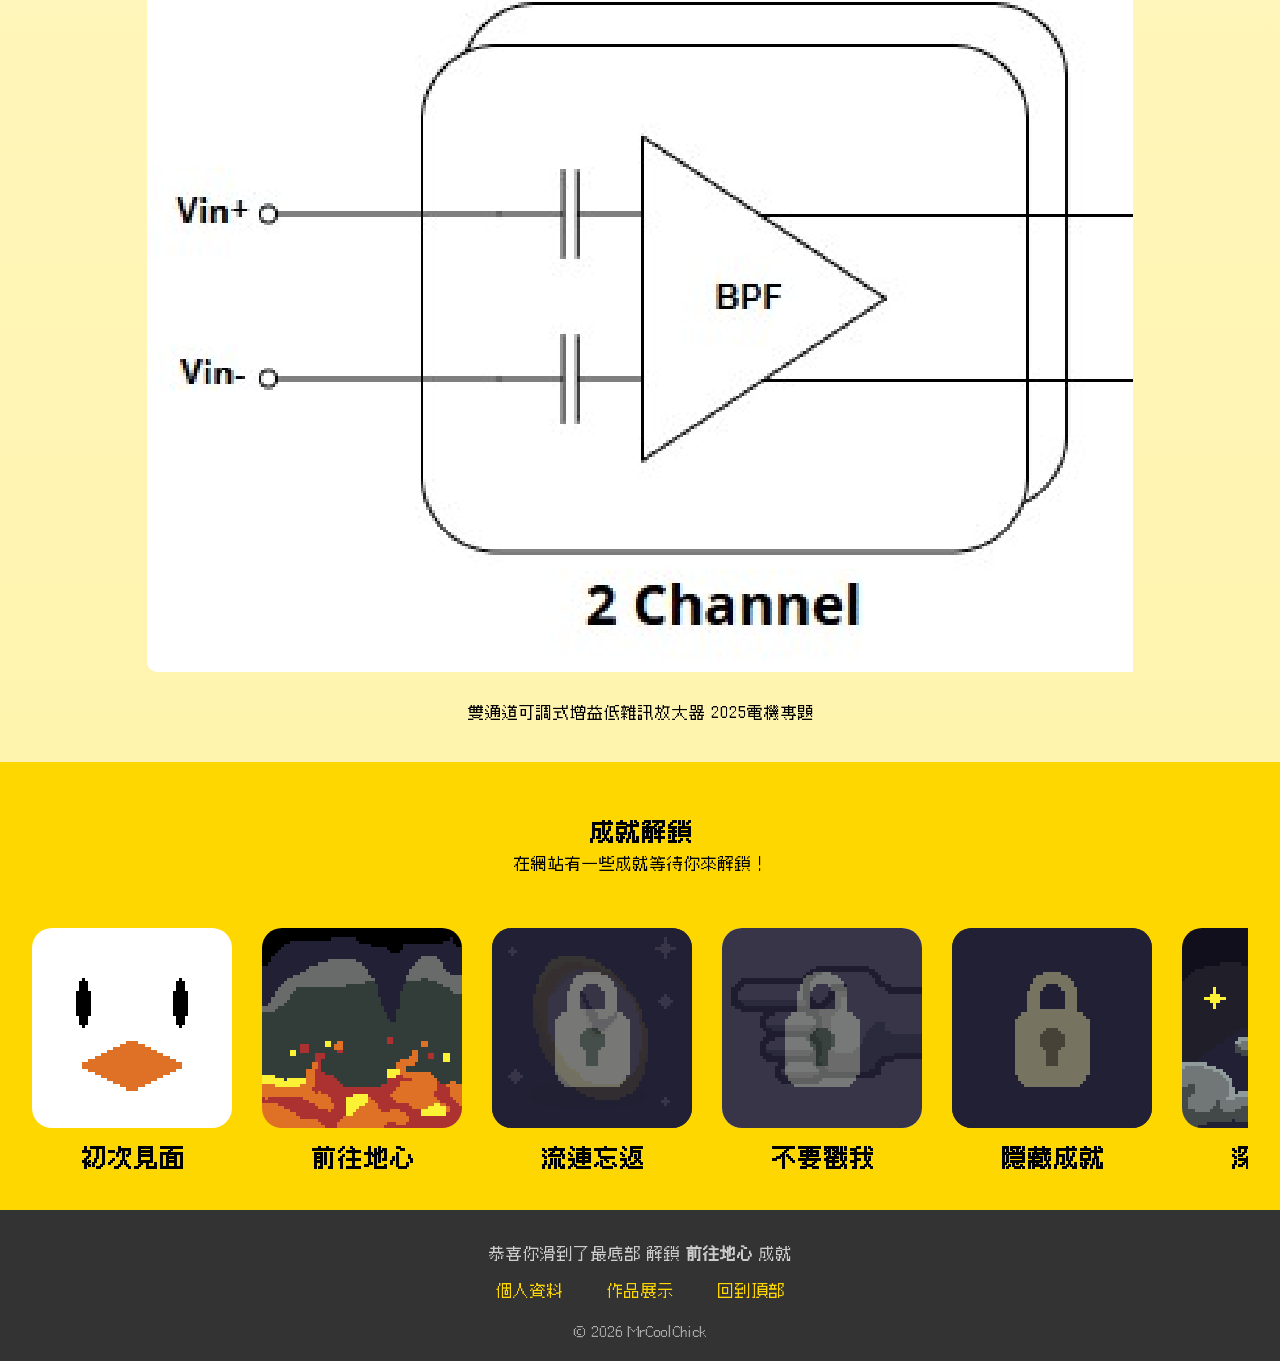
==== commit ca365374: "achievement update add 3 achievement fix mobile screen adaptivity" ====
--- a/index.html
+++ b/index.html
@@ -100,8 +100,6 @@
       height: 300px;
       border-radius: 5%;
       object-fit: cover;
-      margin-left: auto;
-      margin-right: 1.5rem;
     }
     .profile-text {
       font-size: 1.1rem;
@@ -188,7 +186,7 @@
       z-index: 1;
       width: 200px;
       height: 200px;
-      border-radius: 32px;
+      border-radius: 10%;
       object-fit: cover;
       image-rendering: pixelated;
     }
@@ -198,8 +196,8 @@
       left: 0;
       z-index: 2;
       width: 200px;
-      height: 80%;
-      border-radius: 32px;
+      height: 200px;
+      border-radius: 10%;
       object-fit: cover;
       image-rendering: pixelated;
       opacity: 0.9;
@@ -222,6 +220,22 @@
       color: #000000;
       white-space: nowrap;
     }
+    .achievement-toast {
+      position: fixed;
+      top: 40px;
+      left: 50%;
+      transform: translateX(-50%);
+      background: #222;
+      color: #ffd700;
+      padding: 1rem 2rem;
+      border-radius: 8px;
+      font-size: 1.2rem;
+      box-shadow: 0 2px 8px rgba(0,0,0,0.2);
+      z-index: 9999;
+      white-space: nowrap;
+      opacity: 1;
+      transition: opacity 0.5s;
+    }
     /* 頁尾樣式 */
     footer {
       background: #333;
@@ -245,9 +259,21 @@
     .footer-desc {
       margin-bottom: 0.7rem;
       color: #ccc;
-      font-size: 0.98rem;
+      font-size: 1rem;
     }
     @media (max-width: 768px) {
+    h1 {
+      font-size: 1.5rem;
+    }
+    h2 {
+      font-size: 1rem;
+    }
+    p {
+      font-size: 0.9rem;
+    }
+    .header-title {
+      font-size: 1rem;
+    }
     .header-nav {
       display: none;
       position: absolute;
@@ -257,40 +283,72 @@
       box-shadow: 0 2px 8px rgba(0,0,0,0.15);
       border-radius: 8px;
       flex-direction: column;
-      padding: 1rem 1.5rem;
+      padding: 1rem 1rem;
       z-index: 1002;
     }
     .header-nav.active {
       display: flex;
     }
     .header-nav a {
-    margin: 0.8rem 0; 
-    padding: 1rem 0;
-    font-size: 1.2rem;
-    text-align: center;
+      margin: 0.8rem 0; 
+      padding: 1rem 0;
+      font-size: 1rem;
+      text-align: center;
     }
     .hamburger {
       display: flex;
     }
     .profile-container {
-      display: flex;
       flex-direction: column;
-      align-items: center;
-      justify-content: center;
-      width: 80%;
-      margin: 0 auto;
-      gap: 1.5rem;
     }
     .profile-img {
-      width: 300px;
-      height: 300px;
+      width: 100%;
+      height: 100%;
       border-radius: 5%;
       object-fit: cover;
       margin: auto;
     }
+    .profile-text {
+      font-size: 1rem;
+      margin: 0;
+      text-align: center;
+    }
     .carousel {
       max-width: 100%;
-      height: 50vh;
+      min-width: none;
+      max-height: 40vw;
+      height: 40vw;
+      min-height: 10vh;
+    }
+    .carousel-desc{
+      font-size: 0.8rem;
+    }
+    .achievement-container {
+      height: 150px;
+    }
+    .achievement-single {
+      width: 100px;
+      height: 140px;
+    }
+    .achievement-img {
+      width: 100px;
+      height: 100px;
+    }
+    .achievement-lock {
+      width: 100px;
+      height: 100px;
+    }
+    .achievement-single p {
+      font-size: 0.8rem;
+    }
+    .achievement-toast {
+      font-size: 1rem;
+    }
+    .footer-nav a {
+      font-size: 0.8rem;
+    }
+    .footer-desc {
+      font-size: 0.8rem;
     }
   }
   </style>
@@ -381,6 +439,11 @@
     <p style="margin-top: 0; margin-bottom: 50px;">在網站有一些成就等待你來解鎖！</p>
     <div class="achievement-container">
       <div class="achievement-single">
+        <img src="./image/ach_FirstTime.png" alt="achievement image" class="achievement-img">
+        <img src="./image/ach_Lock.png" alt="achievement lock" class="achievement-lock" id="lock4">
+        <p><strong>初次見面</strong></p>
+      </div>
+      <div class="achievement-single">
         <img src="./image/ach_ToTheCore.png" alt="achievement image" class="achievement-img">
         <img src="./image/ach_Lock.png" alt="achievement lock" class="achievement-lock" id="lock1">
         <p><strong>前往地心</strong></p>
@@ -394,6 +457,16 @@
         <img src="./image/ach_Finger.png" alt="achievement image" class="achievement-img">
         <img src="./image/ach_Lock.png" alt="achievement lock" class="achievement-lock" id="lock3">
         <p><strong>不要戳我</strong></p>
+      </div>
+      <div class="achievement-single">
+        <img src="./image/ach_Hidden.png" alt="achievement image" class="achievement-img" id="hidden-achievement">
+        <img src="./image/ach_Lock.png" alt="achievement lock" class="achievement-lock" id="lock5">
+        <p><strong>隱藏成就</strong></p>
+      </div>
+      <div class="achievement-single">
+        <img src="./image/ach_Night.png" alt="achievement image" class="achievement-img">
+        <img src="./image/ach_Lock.png" alt="achievement lock" class="achievement-lock" id="lock6">
+        <p><strong>深夜探險</strong></p>
       </div>
     </div>
   </section>
@@ -413,28 +486,27 @@
   </footer>
 
   <script>
+    // 頁面載入時滾動到頂部
+    window.history.scrollRestoration = 'manual';
+    window.scrollTo(0, 0);
     // 自動更新頁尾年份
     document.getElementById('footerYear').textContent = new Date().getFullYear();
     // 成就提示函式
     function showAchievement(msg) {
       const achievement = document.createElement('div');
       achievement.textContent = msg;
-      achievement.style.position = 'fixed';
-      achievement.style.top = '40px';
-      achievement.style.left = '50%';
-      achievement.style.transform = 'translateX(-50%)';
-      achievement.style.background = '#222';
-      achievement.style.color = '#ffd700';
-      achievement.style.padding = '1rem 2rem';
-      achievement.style.borderRadius = '8px';
-      achievement.style.fontSize = '1.2rem';
-      achievement.style.boxShadow = '0 2px 8px rgba(0,0,0,0.2)';
-      achievement.style.zIndex = '9999';
+      achievement.className = 'achievement-toast';
       document.body.appendChild(achievement);
       setTimeout(() => {
-        achievement.remove();
-      }, 3000);
-    }
+        achievement.style.opacity = '0';
+        achievement.addEventListener('transitionend', () => {
+          achievement.remove();
+        }, { once: true });
+      }, 2500); // 2500ms visible, 500ms fade out
+    }
+    // 頁面載入時解鎖成就4
+    document.getElementById('lock4').classList.add('unlocked');
+    showAchievement('達成成就：初次見面');
     // 偵測滾動到頁面底部
     let achievementShown = false;
     window.addEventListener('scroll', function() {
@@ -462,6 +534,20 @@
         showAchievement('達成成就：不要戳我');
       }
     });
+    // 點擊隱藏成就圖片解鎖成就5
+    document.getElementById('lock5').addEventListener('click', function() {
+      document.getElementById('lock5').classList.add('unlocked');
+      showAchievement('達成成就：隱藏成就');
+    });
+    // 深夜進站解鎖成就6
+    const now = new Date();
+    const hour = now.getHours();
+    if (hour >= 0 && hour < 4) {
+      if (!document.getElementById('lock6').classList.contains('unlocked')) {
+        document.getElementById('lock6').classList.add('unlocked');
+        showAchievement('達成成就：深夜探險');
+      }
+    }
     // 漢堡選單切換
     document.querySelector('.hamburger').addEventListener('click', function() {
       document.querySelector('.header-nav').classList.toggle('active');
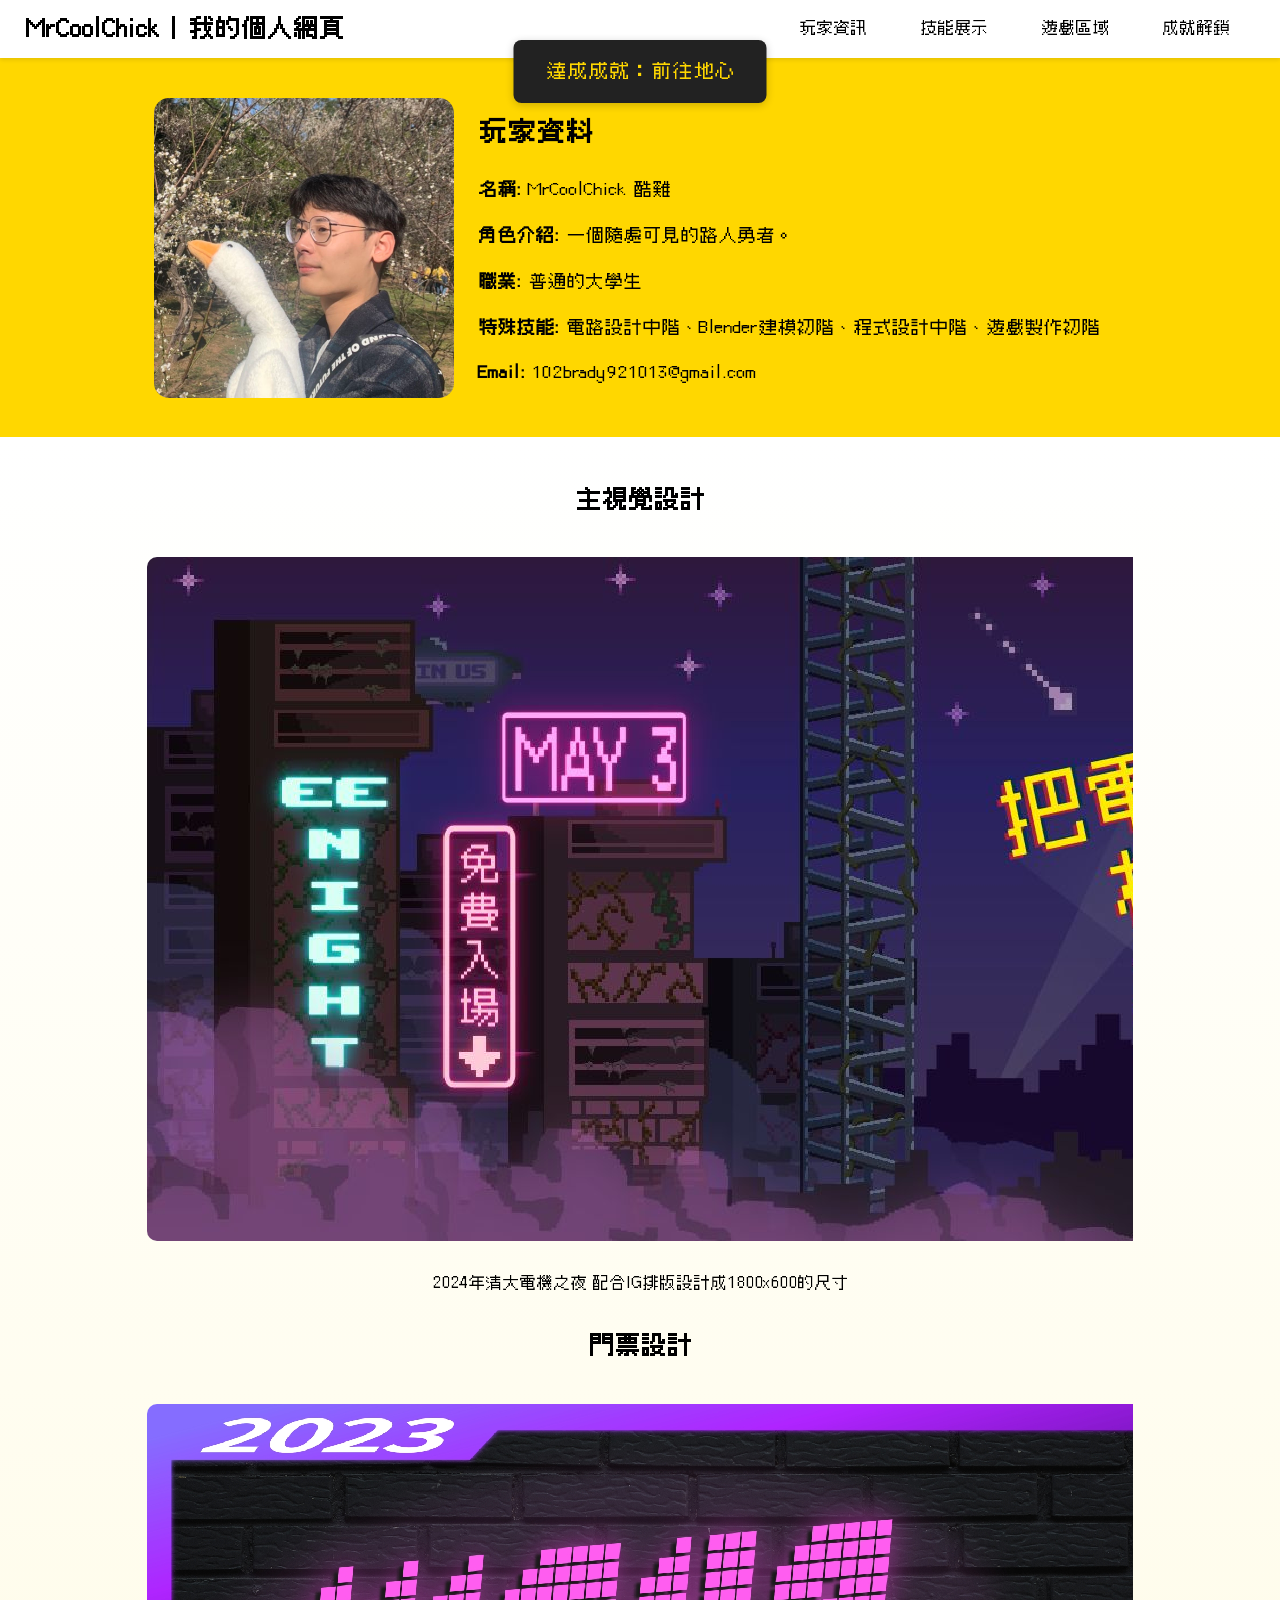
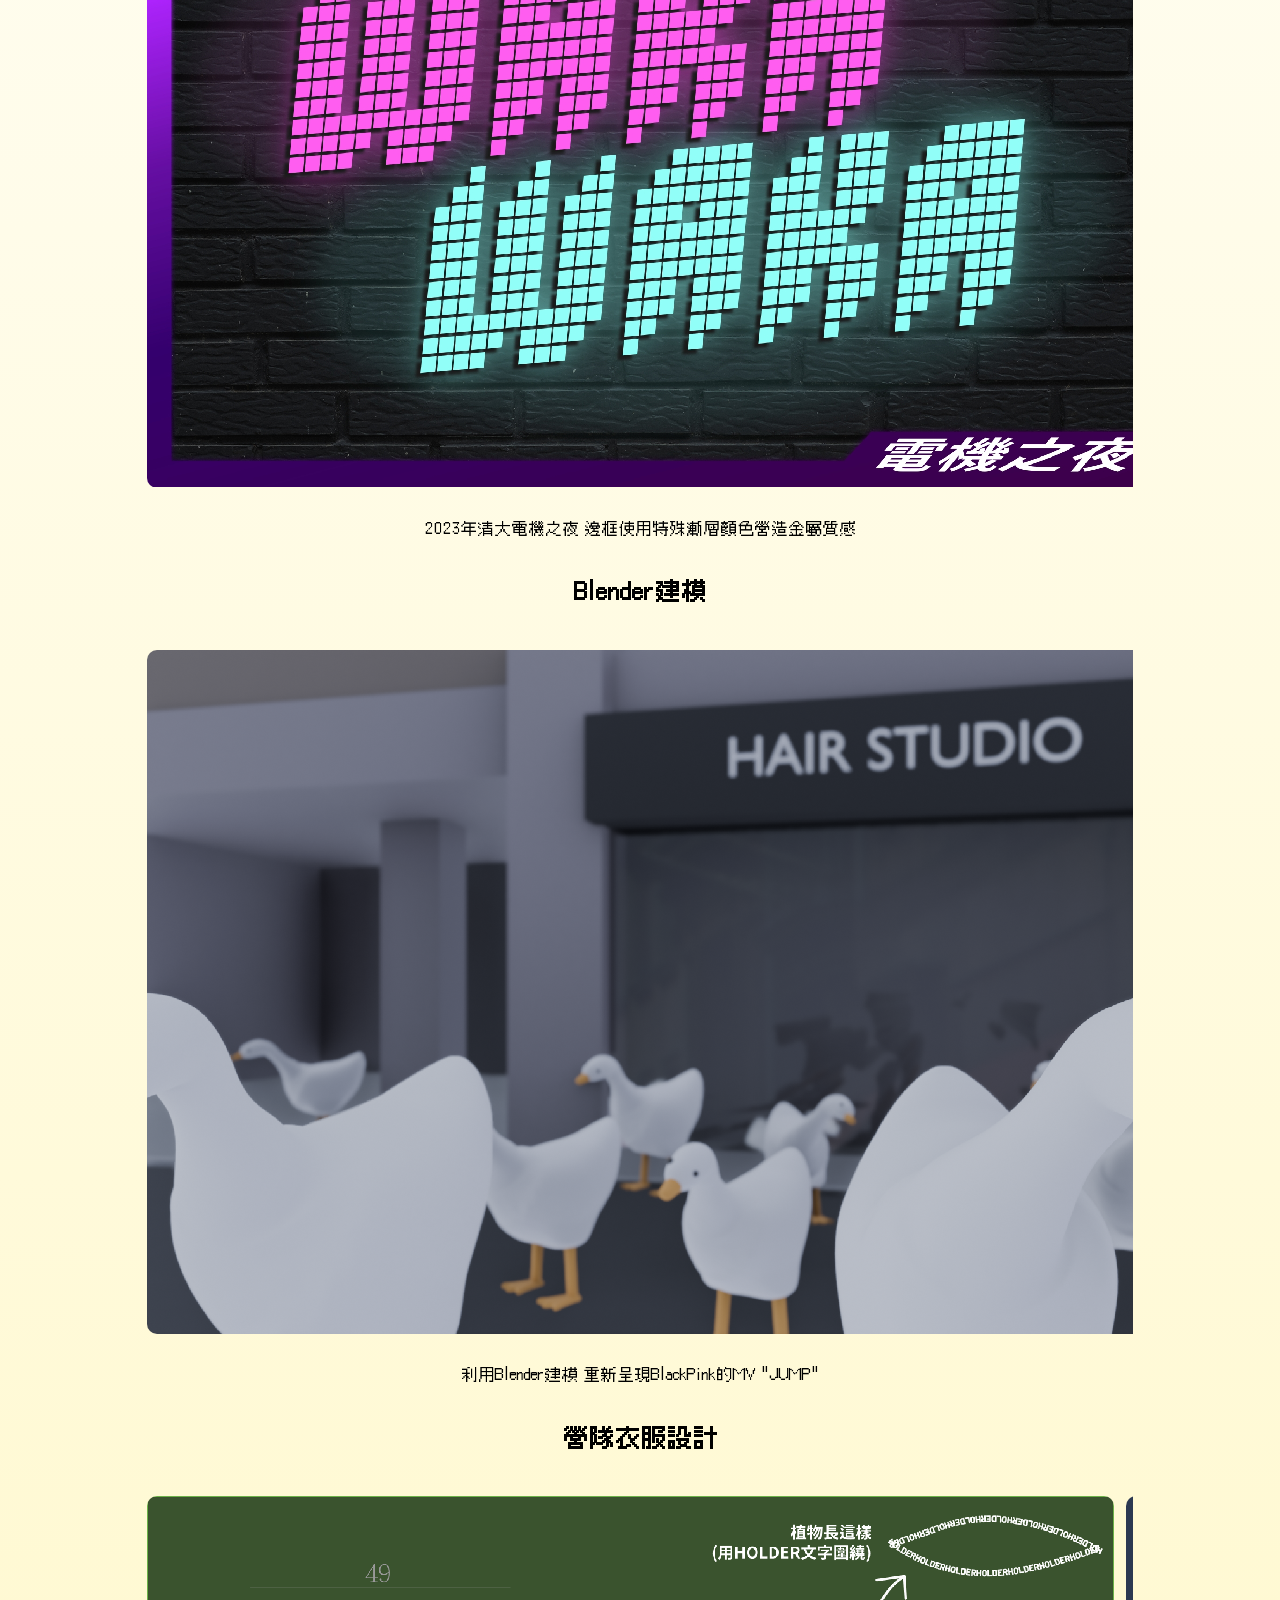
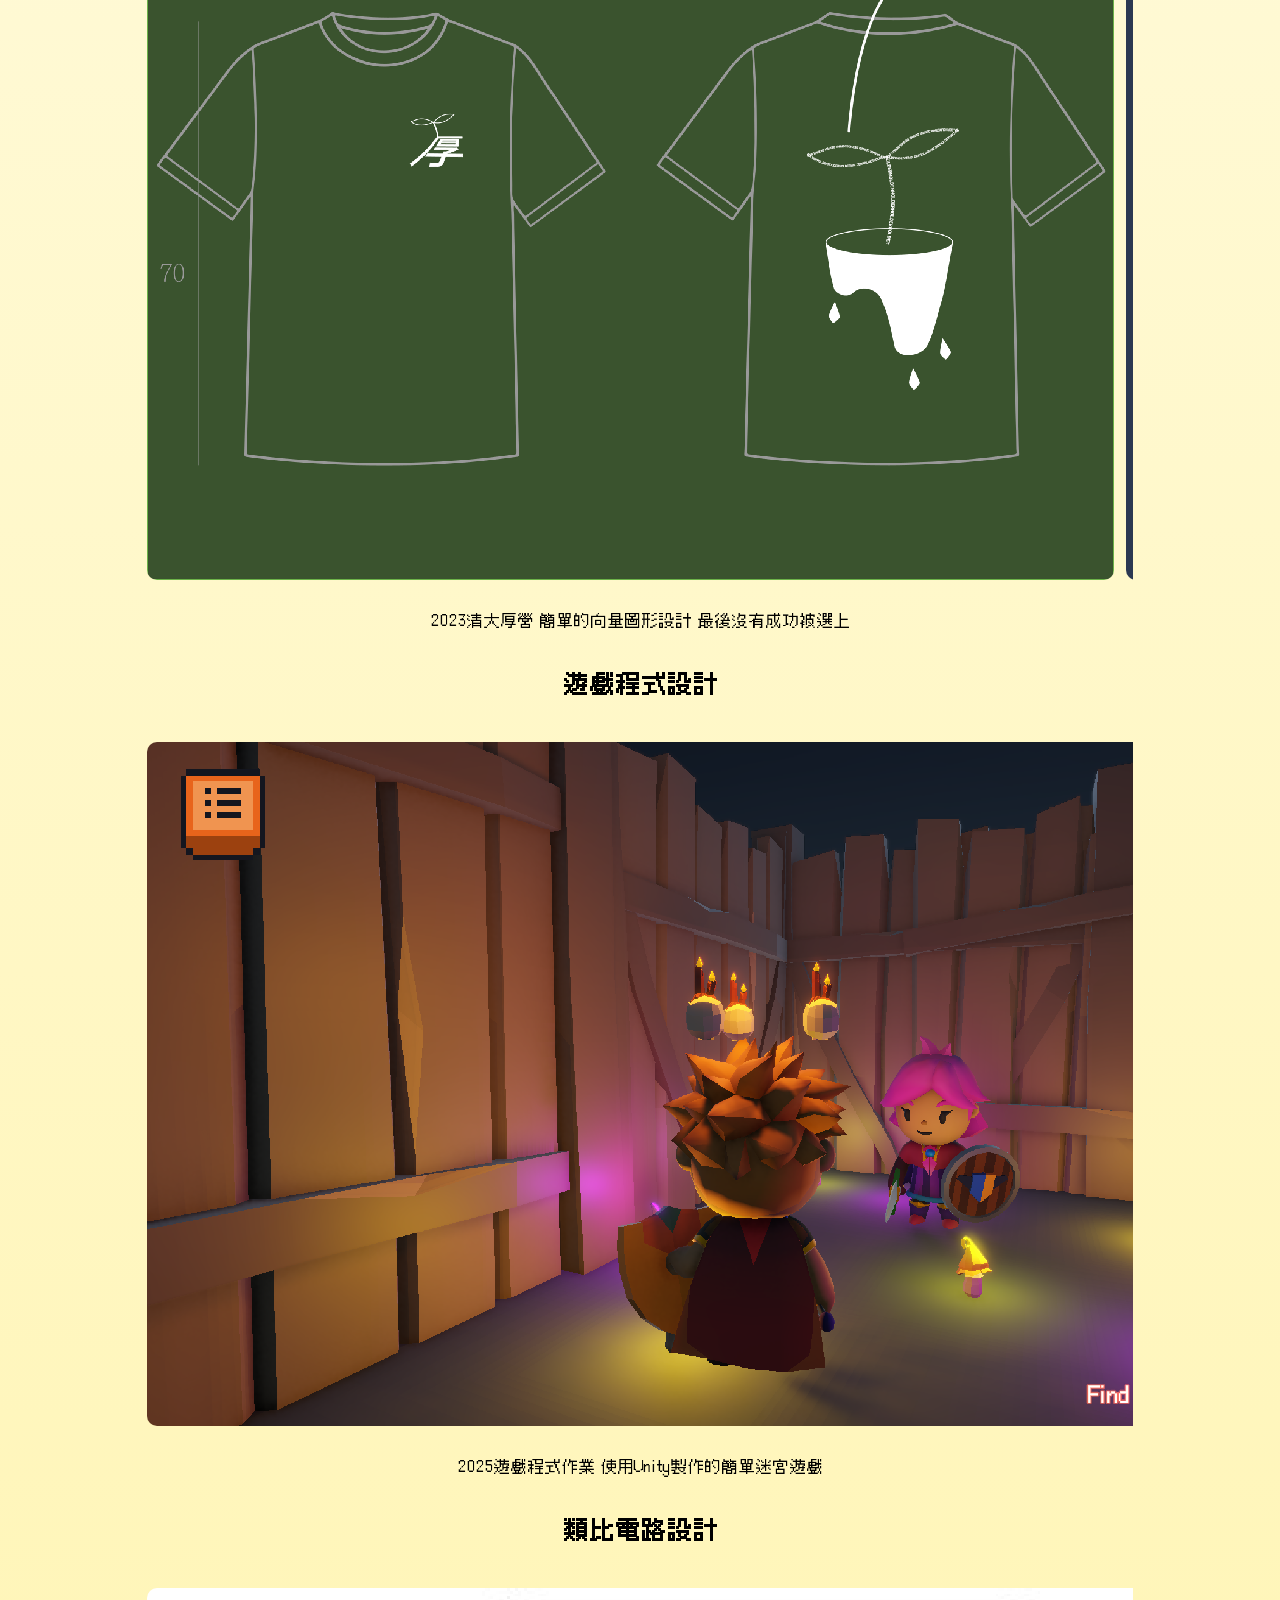
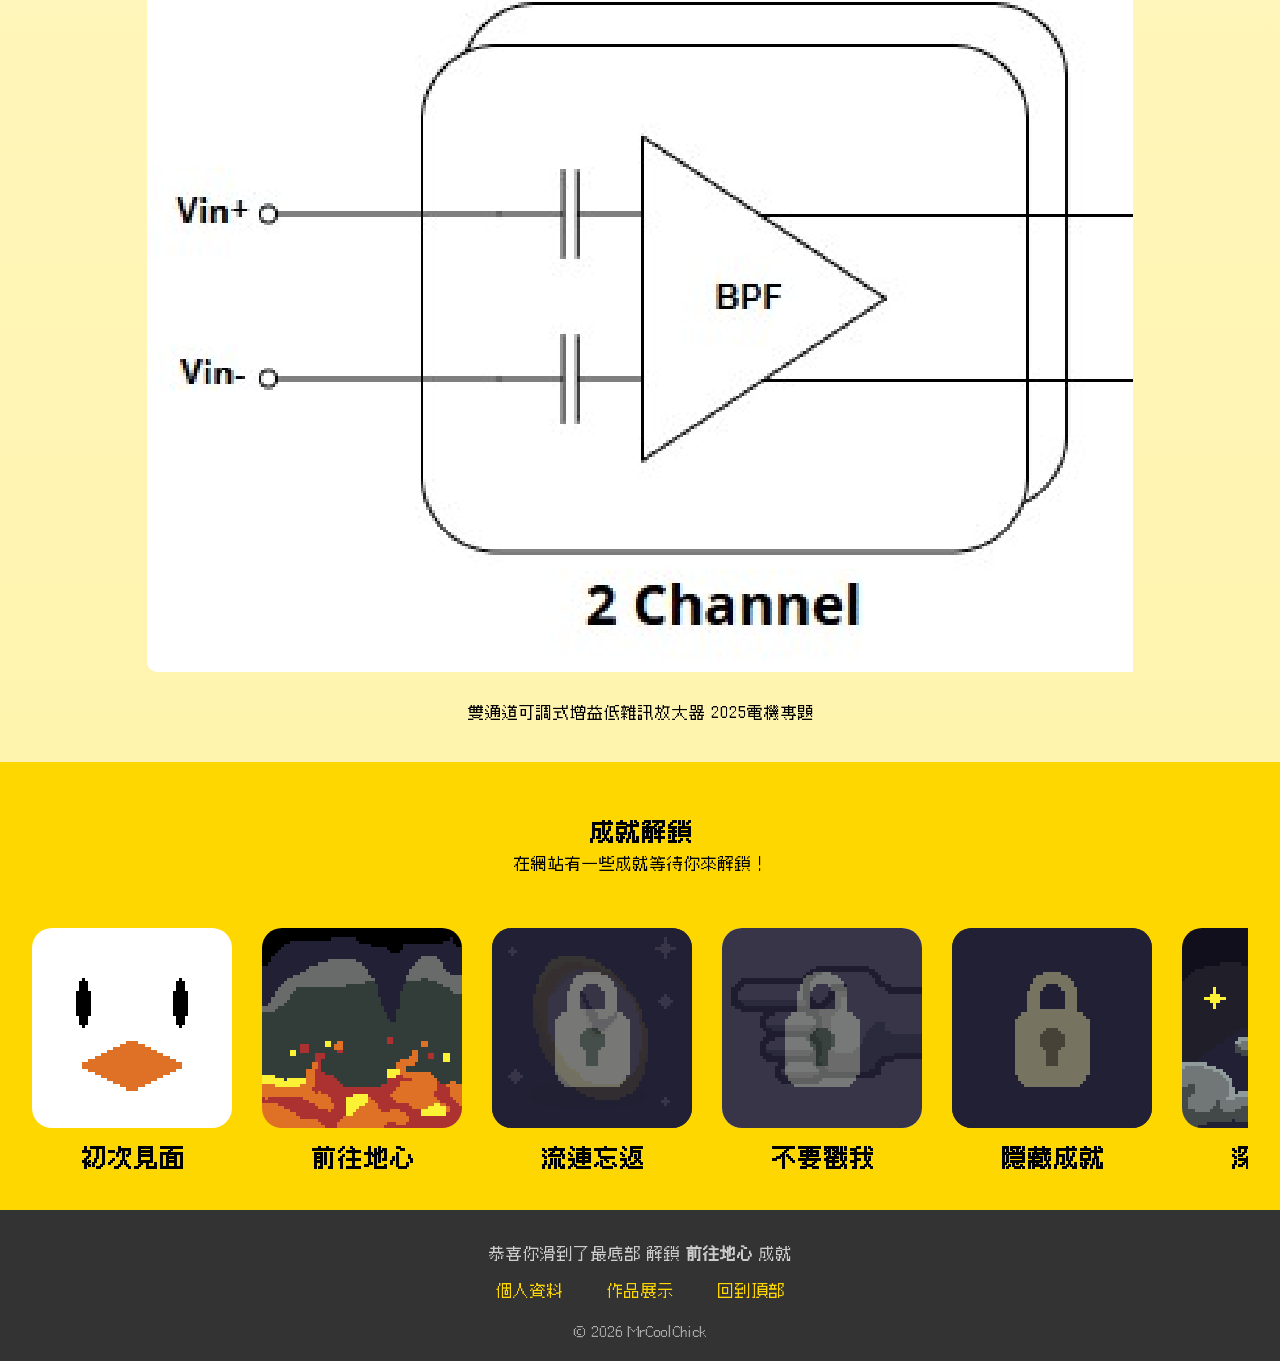
==== commit bca04ce2: "add  WhoIsHim game" ====
--- a/index.html
+++ b/index.html
@@ -5,353 +5,7 @@
   <meta name="viewport" content="width=device-width, initial-scale=1.0">
   <title>MrCoolChick | 我的個人網頁</title>
   <link rel="icon" href="./image/LOGO.png" type="image/png">
-  <style>
-    @font-face {
-      font-family: 'Cubic';
-      src: url('./font/Cubic_11_1.100_R.woff2') format('woff2');
-      font-weight: normal;
-      font-style: normal;
-      font-display: swap;
-    }
-    body {
-      font-family: 'Cubic', Arial, sans-serif;
-      margin: 0;
-      padding: 0;
-      line-height: 1.6;
-      background-color: #ffffff;
-    }
-    html {
-      scroll-behavior: smooth;
-    }
-    section {
-      padding: 2rem;
-    }
-    /* 頁首樣式 */
-    header {
-      background: rgba(255, 255, 255, 0.85);
-      color: #000000;
-      padding: 10px;
-      text-align: center;
-      position: sticky;
-      top: 0;
-      z-index: 1001;
-      backdrop-filter: blur(2px);
-      box-shadow: 0 2px 4px rgba(0,0,0,0.1);
-    }
-    .header-container {
-      display: flex;
-      justify-content: space-between;
-      align-items: center;
-      max-width: auto;
-      margin: 0 auto;
-      padding: 0 1rem;
-    }
-    .header-title {
-      font-size: 1.5rem;
-      font-weight: bold;
-      text-align: left;
-    }
-    .header-nav a {
-      color: #000000;
-      text-decoration: none;
-      margin: 0 1.5rem;
-      font-size: 1rem;
-      transition: color 0.2s;
-      text-align: right;
-    }
-    .header-nav a:hover {
-      color: #515151;
-    }
-    .hamburger {
-      display: none;
-      flex-direction: column;
-      justify-content: center;
-      align-items: center;
-      width: 40px;
-      height: 40px;
-      background: none;
-      border: none;
-      cursor: pointer;
-      z-index: 1100;
-    }
-    .hamburger span {
-      display: block;
-      width: 28px;
-      height: 4px;
-      margin: 4px 0;
-      background: #222;
-      border-radius: 2px;
-      transition: 0.3s;
-    }
-    /* 個人資料區域樣式 */
-    .profile {
-      background: #ffd700;
-    }
-    .profile-container {
-      display: flex;
-      align-items: center;
-      justify-content: center;
-      width: 80%;
-      margin: 0 auto;
-      gap: 1.5rem;
-    }
-    .profile-img {
-      width: 300px;
-      height: 300px;
-      border-radius: 5%;
-      object-fit: cover;
-    }
-    .profile-text {
-      font-size: 1.1rem;
-      margin-left: 0;
-      margin-right: auto;
-    }
-    .works {
-      background: linear-gradient(to bottom, #ffffff, #fff4ae);
-      padding: 1.5rem;
-      text-align: center;
-    }
-    /* 作品輪播樣式 */
-    .carousel {
-      display: flex;
-      position: relative;
-      overflow-x: auto;
-      overflow-y: hidden;
-      width: max-content;
-      max-width: 80%;
-      border-radius: 4px;
-      margin: 0 auto;
-      min-height: 600px;
-      height: 80vh;
-      max-height: 1000px;
-      scroll-behavior: smooth;
-      scrollbar-width: thin;
-      scrollbar-color: #000000 transparent;
-      justify-content: flex-start;
-      align-items: center;
-      padding-bottom: 0;
-    }
-    .carousel-img {
-      height: 95%;
-      width: auto;
-      object-fit: contain;
-      border-radius: 10px;
-      margin-right: 12px;
-      flex: 0 0 auto;
-      image-rendering: pixelated;
-    }
-    .carousel-desc {
-      left: 10%;
-      bottom: 0;
-      width: 80%;
-      color: #000000;
-      font-size: 1rem;
-      padding: 0.7rem 1rem;
-      border-radius: 0 0 4px 4px;
-      z-index: 3;
-      margin: 0 auto;
-      box-sizing: border-box;    
-    }
-    /* 成就解鎖區域樣式 */
-    .achievement {
-      background: #ffd700;
-      text-align: center;
-    }
-    .achievement-container {
-      display: flex;
-      flex-direction: row;
-      gap: 30px;
-      margin: 0 auto;
-      width: max-content;
-      max-width: 100%;
-      height: 250px;
-      overflow-x: auto;
-      overflow-y: hidden;
-      scroll-behavior: smooth;
-      scrollbar-width: thin;
-      scrollbar-color: #000000 transparent;
-      justify-content: flex-start;
-      align-items: center;
-    }
-    .achievement-single {
-      position: relative;
-      width: 200px;
-      height: 250px;
-      flex-shrink: 0;  
-    }
-    .achievement-img {
-      position: absolute;
-      top: 0;
-      left: 0;
-      z-index: 1;
-      width: 200px;
-      height: 200px;
-      border-radius: 10%;
-      object-fit: cover;
-      image-rendering: pixelated;
-    }
-    .achievement-lock {
-      position: absolute;
-      top: 0;
-      left: 0;
-      z-index: 2;
-      width: 200px;
-      height: 200px;
-      border-radius: 10%;
-      object-fit: cover;
-      image-rendering: pixelated;
-      opacity: 0.9;
-      transition: opacity 0.5s;
-    }
-    .achievement-lock.unlocked {
-      opacity: 0;
-      pointer-events: none;
-    }
-    .achievement-single p {
-      position: absolute;
-      left: 0;
-      right: 0;
-      bottom: 0;
-      margin: 0 auto;
-      width: 100%;
-      text-align: center;
-      font-size: 1.5rem;
-      font-weight: bold;
-      color: #000000;
-      white-space: nowrap;
-    }
-    .achievement-toast {
-      position: fixed;
-      top: 40px;
-      left: 50%;
-      transform: translateX(-50%);
-      background: #222;
-      color: #ffd700;
-      padding: 1rem 2rem;
-      border-radius: 8px;
-      font-size: 1.2rem;
-      box-shadow: 0 2px 8px rgba(0,0,0,0.2);
-      z-index: 9999;
-      white-space: nowrap;
-      opacity: 1;
-      transition: opacity 0.5s;
-    }
-    /* 頁尾樣式 */
-    footer {
-      background: #333;
-      color: #fff;
-      text-align: center;
-      padding: 2rem 1rem 1rem 1rem;
-    }
-    .footer-nav {
-      margin-bottom: 1rem;
-    }
-    .footer-nav a {
-      color: #ffd700;
-      text-decoration: none;
-      margin: 0 1.2rem;
-      font-size: 1rem;
-      transition: color 0.2s;
-    }
-    .footer-nav a:hover {
-      color: #fff;
-    }
-    .footer-desc {
-      margin-bottom: 0.7rem;
-      color: #ccc;
-      font-size: 1rem;
-    }
-    @media (max-width: 768px) {
-    h1 {
-      font-size: 1.5rem;
-    }
-    h2 {
-      font-size: 1rem;
-    }
-    p {
-      font-size: 0.9rem;
-    }
-    .header-title {
-      font-size: 1rem;
-    }
-    .header-nav {
-      display: none;
-      position: absolute;
-      top: 60px;
-      right: 16px;
-      background: #fff;
-      box-shadow: 0 2px 8px rgba(0,0,0,0.15);
-      border-radius: 8px;
-      flex-direction: column;
-      padding: 1rem 1rem;
-      z-index: 1002;
-    }
-    .header-nav.active {
-      display: flex;
-    }
-    .header-nav a {
-      margin: 0.8rem 0; 
-      padding: 1rem 0;
-      font-size: 1rem;
-      text-align: center;
-    }
-    .hamburger {
-      display: flex;
-    }
-    .profile-container {
-      flex-direction: column;
-    }
-    .profile-img {
-      width: 100%;
-      height: 100%;
-      border-radius: 5%;
-      object-fit: cover;
-      margin: auto;
-    }
-    .profile-text {
-      font-size: 1rem;
-      margin: 0;
-      text-align: center;
-    }
-    .carousel {
-      max-width: 100%;
-      min-width: none;
-      max-height: 40vw;
-      height: 40vw;
-      min-height: 10vh;
-    }
-    .carousel-desc{
-      font-size: 0.8rem;
-    }
-    .achievement-container {
-      height: 150px;
-    }
-    .achievement-single {
-      width: 100px;
-      height: 140px;
-    }
-    .achievement-img {
-      width: 100px;
-      height: 100px;
-    }
-    .achievement-lock {
-      width: 100px;
-      height: 100px;
-    }
-    .achievement-single p {
-      font-size: 0.8rem;
-    }
-    .achievement-toast {
-      font-size: 1rem;
-    }
-    .footer-nav a {
-      font-size: 0.8rem;
-    }
-    .footer-desc {
-      font-size: 0.8rem;
-    }
-  }
-  </style>
+  <link rel="stylesheet" href="./css/main.css">
 </head>
 <body id="top">
   <!-- 頁首區塊 -->
@@ -361,6 +15,7 @@
       <nav class="header-nav">
         <a href="#profile">玩家資訊</a>
         <a href="#works">技能展示</a>
+        <a href="./WhoIsHimGame/index.html">遊戲區域</a>
         <a href="#achievement">成就解鎖</a>
       </nav>
       <button class="hamburger" aria-label="開啟選單">
@@ -430,6 +85,7 @@
     <div class="carousel">
       <img src="./image/work_6_1.jpg" alt="work6 picture1" class="carousel-img">
       <img src="./image/work_6_2.jpg" alt="work6 picture2" class="carousel-img">
+      <img src="./image/work_6_3.jpg" alt="work6 picture3" class="carousel-img">
     </div>
     <div class="carousel-desc">雙通道可調式增益低雜訊放大器 2025電機專題</div>
   </section>
@@ -468,6 +124,11 @@
         <img src="./image/ach_Lock.png" alt="achievement lock" class="achievement-lock" id="lock6">
         <p><strong>深夜探險</strong></p>
       </div>
+      <div class="achievement-single">
+        <img src="./image/ach_Top.png" alt="achievement image" class="achievement-img">
+        <img src="./image/ach_Lock.png" alt="achievement lock" class="achievement-lock" id="lock7">
+        <p><strong>頂天立地</strong></p>
+      </div>
     </div>
   </section>
 
@@ -485,73 +146,9 @@
     </div>
   </footer>
 
-  <script>
-    // 頁面載入時滾動到頂部
-    window.history.scrollRestoration = 'manual';
-    window.scrollTo(0, 0);
-    // 自動更新頁尾年份
-    document.getElementById('footerYear').textContent = new Date().getFullYear();
-    // 成就提示函式
-    function showAchievement(msg) {
-      const achievement = document.createElement('div');
-      achievement.textContent = msg;
-      achievement.className = 'achievement-toast';
-      document.body.appendChild(achievement);
-      setTimeout(() => {
-        achievement.style.opacity = '0';
-        achievement.addEventListener('transitionend', () => {
-          achievement.remove();
-        }, { once: true });
-      }, 2500); // 2500ms visible, 500ms fade out
-    }
-    // 頁面載入時解鎖成就4
-    document.getElementById('lock4').classList.add('unlocked');
-    showAchievement('達成成就：初次見面');
-    // 偵測滾動到頁面底部
-    let achievementShown = false;
-    window.addEventListener('scroll', function() {
-      if (achievementShown) return;
-      if (window.innerHeight + window.scrollY >= document.body.offsetHeight - 2) {
-        achievementShown = true;
-        showAchievement('達成成就：前往地心');
-        document.getElementById('lock1').classList.add('unlocked');
-      }
-    });
-    // 2分鐘後解鎖成就2
-    setTimeout(function() {
-      // 避免重複解鎖
-      if (!document.getElementById('lock2').classList.contains('unlocked')) {
-        document.getElementById('lock2').classList.add('unlocked');
-        showAchievement('達成成就：流連忘返');
-      }
-    }, 120000);
-    // 點擊頭像10次解鎖成就3
-    let pokeCount = 0;
-    document.querySelector('.profile-img').addEventListener('click', function() {
-      pokeCount++;
-      if (pokeCount === 10) {
-        document.getElementById('lock3').classList.add('unlocked');
-        showAchievement('達成成就：不要戳我');
-      }
-    });
-    // 點擊隱藏成就圖片解鎖成就5
-    document.getElementById('lock5').addEventListener('click', function() {
-      document.getElementById('lock5').classList.add('unlocked');
-      showAchievement('達成成就：隱藏成就');
-    });
-    // 深夜進站解鎖成就6
-    const now = new Date();
-    const hour = now.getHours();
-    if (hour >= 0 && hour < 4) {
-      if (!document.getElementById('lock6').classList.contains('unlocked')) {
-        document.getElementById('lock6').classList.add('unlocked');
-        showAchievement('達成成就：深夜探險');
-      }
-    }
-    // 漢堡選單切換
-    document.querySelector('.hamburger').addEventListener('click', function() {
-      document.querySelector('.header-nav').classList.toggle('active');
-    });
-  </script>
+  <script src="./js/utils.js"></script>
+  <script src="./js/main.js"></script>
+  <script src="./js/ui.js"></script>
+  <script src="./js/achievement.js"></script>
 </body>
 </html>
--- a/css/main.css
+++ b/css/main.css
@@ -0,0 +1,344 @@
+@font-face {
+  font-family: 'Cubic';
+  src: url('../font/Cubic_11_1.100_R.woff2') format('woff2');
+  font-weight: normal;
+  font-style: normal;
+  font-display: swap;
+}
+body {
+  font-family: 'Cubic', Arial, sans-serif;
+  margin: 0;
+  padding: 0;
+  line-height: 1.6;
+  background-color: #ffffff;
+}
+html {
+  scroll-behavior: smooth;
+}
+section {
+  padding: 2rem;
+}
+/* 頁首樣式 */
+header {
+  background: rgba(255, 255, 255, 0.85);
+  color: #000000;
+  padding: 10px;
+  text-align: center;
+  position: sticky;
+  top: 0;
+  z-index: 1001;
+  backdrop-filter: blur(2px);
+  box-shadow: 0 2px 4px rgba(0,0,0,0.1);
+}
+.header-container {
+  display: flex;
+  justify-content: space-between;
+  align-items: center;
+  max-width: auto;
+  margin: 0 auto;
+  padding: 0 1rem;
+}
+.header-title {
+  font-size: 1.5rem;
+  font-weight: bold;
+  text-align: left;
+}
+.header-nav a {
+  color: #000000;
+  text-decoration: none;
+  margin: 0 1.5rem;
+  font-size: 1rem;
+  transition: color 0.2s;
+  text-align: right;
+}
+.header-nav a:hover {
+  color: #515151;
+}
+.hamburger {
+  display: none;
+  flex-direction: column;
+  justify-content: center;
+  align-items: center;
+  width: 40px;
+  height: 40px;
+  background: none;
+  border: none;
+  cursor: pointer;
+  z-index: 1100;
+}
+.hamburger span {
+  display: block;
+  width: 28px;
+  height: 4px;
+  margin: 4px 0;
+  background: #222;
+  border-radius: 2px;
+  transition: 0.3s;
+}
+/* 個人資料區域樣式 */
+.profile {
+  background: #ffd700;
+}
+.profile-container {
+  display: flex;
+  align-items: center;
+  justify-content: center;
+  width: 80%;
+  margin: 0 auto;
+  gap: 1.5rem;
+}
+.profile-img {
+  width: 300px;
+  height: 300px;
+  border-radius: 5%;
+  object-fit: cover;
+}
+.profile-text {
+  font-size: 1.1rem;
+  margin-left: 0;
+  margin-right: auto;
+}
+.works {
+  background: linear-gradient(to bottom, #ffffff, #fff4ae);
+  padding: 1.5rem;
+  text-align: center;
+}
+/* 作品輪播樣式 */
+.carousel {
+  display: flex;
+  position: relative;
+  overflow-x: auto;
+  overflow-y: hidden;
+  width: max-content;
+  max-width: 80%;
+  border-radius: 4px;
+  margin: 0 auto;
+  min-height: 600px;
+  height: 80vh;
+  max-height: 1000px;
+  scroll-behavior: smooth;
+  scrollbar-width: thin;
+  scrollbar-color: #000000 transparent;
+  justify-content: flex-start;
+  align-items: center;
+  padding-bottom: 0;
+}
+.carousel-img {
+  height: 95%;
+  width: auto;
+  object-fit: contain;
+  border-radius: 10px;
+  margin-right: 12px;
+  flex: 0 0 auto;
+  image-rendering: pixelated;
+}
+.carousel-desc {
+  left: 10%;
+  bottom: 0;
+  width: 80%;
+  color: #000000;
+  font-size: 1rem;
+  padding: 0.7rem 1rem;
+  border-radius: 0 0 4px 4px;
+  z-index: 3;
+  margin: 0 auto;
+  box-sizing: border-box;    
+}
+/* 成就解鎖區域樣式 */
+.achievement {
+  background: #ffd700;
+  text-align: center;
+}
+.achievement-container {
+  display: flex;
+  flex-direction: row;
+  gap: 30px;
+  margin: 0 auto;
+  width: max-content;
+  max-width: 100%;
+  height: 250px;
+  overflow-x: auto;
+  overflow-y: hidden;
+  scroll-behavior: smooth;
+  scrollbar-width: thin;
+  scrollbar-color: #000000 transparent;
+  justify-content: flex-start;
+  align-items: center;
+}
+.achievement-single {
+  position: relative;
+  width: 200px;
+  height: 250px;
+  flex-shrink: 0;  
+}
+.achievement-img {
+  position: absolute;
+  top: 0;
+  left: 0;
+  z-index: 1;
+  width: 200px;
+  height: 200px;
+  border-radius: 10%;
+  object-fit: cover;
+  image-rendering: pixelated;
+}
+.achievement-lock {
+  position: absolute;
+  top: 0;
+  left: 0;
+  z-index: 2;
+  width: 200px;
+  height: 200px;
+  border-radius: 10%;
+  object-fit: cover;
+  image-rendering: pixelated;
+  opacity: 0.9;
+  transition: opacity 0.5s;
+}
+.achievement-lock.unlocked {
+  opacity: 0;
+  pointer-events: none;
+}
+.achievement-single p {
+  position: absolute;
+  left: 0;
+  right: 0;
+  bottom: 0;
+  margin: 0 auto;
+  width: 100%;
+  text-align: center;
+  font-size: 1.5rem;
+  font-weight: bold;
+  color: #000000;
+  white-space: nowrap;
+}
+.achievement-toast {
+  position: fixed;
+  top: 40px;
+  left: 50%;
+  transform: translateX(-50%);
+  background: #222;
+  color: #ffd700;
+  padding: 1rem 2rem;
+  border-radius: 8px;
+  font-size: 1.2rem;
+  box-shadow: 0 2px 8px rgba(0,0,0,0.2);
+  z-index: 9999;
+  white-space: nowrap;
+  opacity: 1;
+  transition: opacity 0.5s;
+}
+/* 頁尾樣式 */
+footer {
+  background: #333;
+  color: #fff;
+  text-align: center;
+  padding: 2rem 1rem 1rem 1rem;
+}
+.footer-nav {
+  margin-bottom: 1rem;
+}
+.footer-nav a {
+  color: #ffd700;
+  text-decoration: none;
+  margin: 0 1.2rem;
+  font-size: 1rem;
+  transition: color 0.2s;
+}
+.footer-nav a:hover {
+  color: #fff;
+}
+.footer-desc {
+  margin-bottom: 0.7rem;
+  color: #ccc;
+  font-size: 1rem;
+}
+@media (max-width: 768px) {
+  h1 {
+    font-size: 1.5rem;
+  }
+  h2 {
+    font-size: 1rem;
+  }
+  p {
+    font-size: 0.9rem;
+  }
+  .header-title {
+    font-size: 1rem;
+  }
+  .header-nav {
+    display: none;
+    position: absolute;
+    top: 60px;
+    right: 16px;
+    background: #fff;
+    box-shadow: 0 2px 8px rgba(0,0,0,0.15);
+    border-radius: 8px;
+    flex-direction: column;
+    padding: 1rem 1rem;
+    z-index: 1002;
+  }
+  .header-nav.active {
+    display: flex;
+  }
+  .header-nav a {
+    margin: 0.8rem 0; 
+    padding: 1rem 0;
+    font-size: 1rem;
+    text-align: center;
+  }
+  .hamburger {
+    display: flex;
+  }
+  .profile-container {
+    flex-direction: column;
+  }
+  .profile-img {
+    width: 100%;
+    height: 100%;
+    border-radius: 5%;
+    object-fit: cover;
+    margin: auto;
+  }
+  .profile-text {
+    font-size: 1rem;
+    margin: 0;
+  }
+  .carousel {
+    max-width: 100%;
+    min-width: none;
+    max-height: 40vw;
+    height: 40vw;
+    min-height: 10vh;
+  }
+  .carousel-desc{
+    font-size: 0.8rem;
+  }
+  .achievement-container {
+    height: 150px;
+  }
+  .achievement-single {
+    width: 100px;
+    height: 140px;
+  }
+  .achievement-img {
+    width: 100px;
+    height: 100px;
+  }
+  .achievement-lock {
+    width: 100px;
+    height: 100px;
+  }
+  .achievement-single p {
+    font-size: 0.8rem;
+  }
+  .achievement-toast {
+    font-size: 1rem;
+  }
+  .footer-nav a {
+    font-size: 0.8rem;
+  }
+  .footer-desc {
+    font-size: 0.8rem;
+  }
+}
